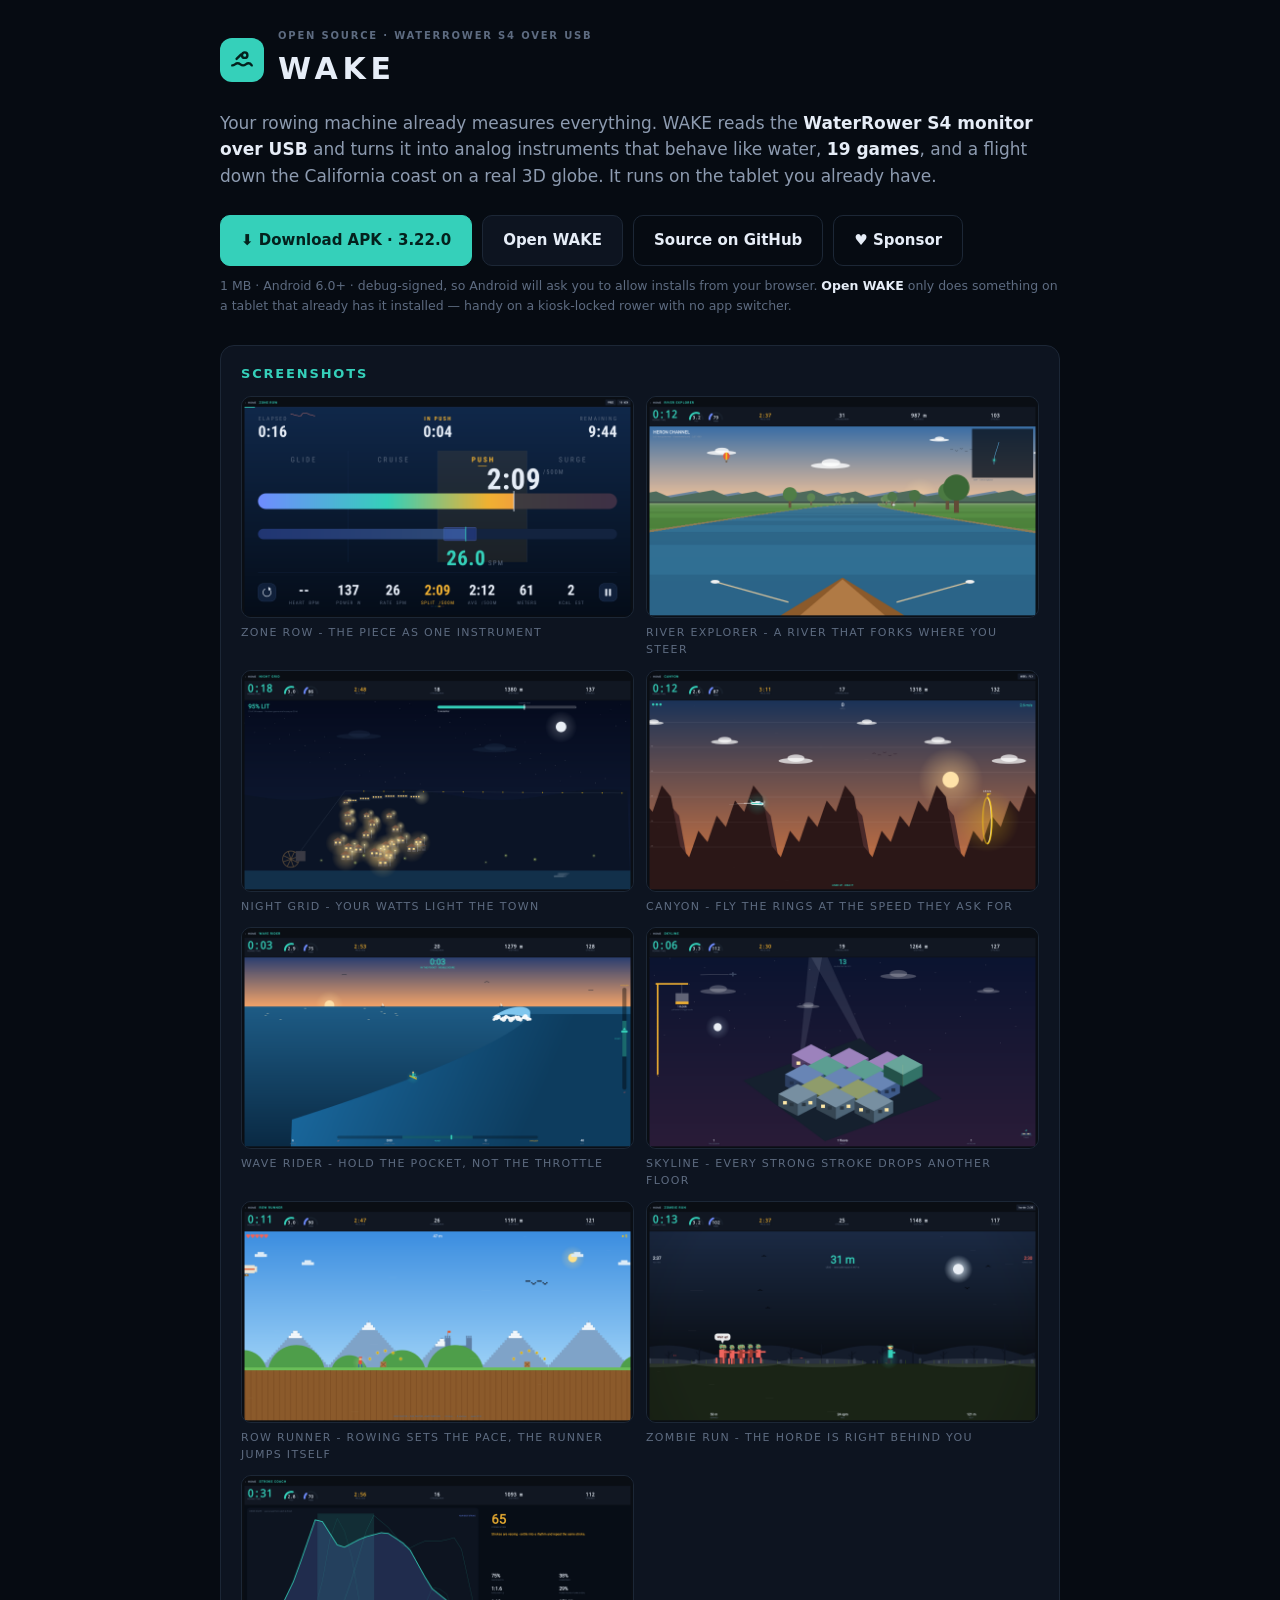
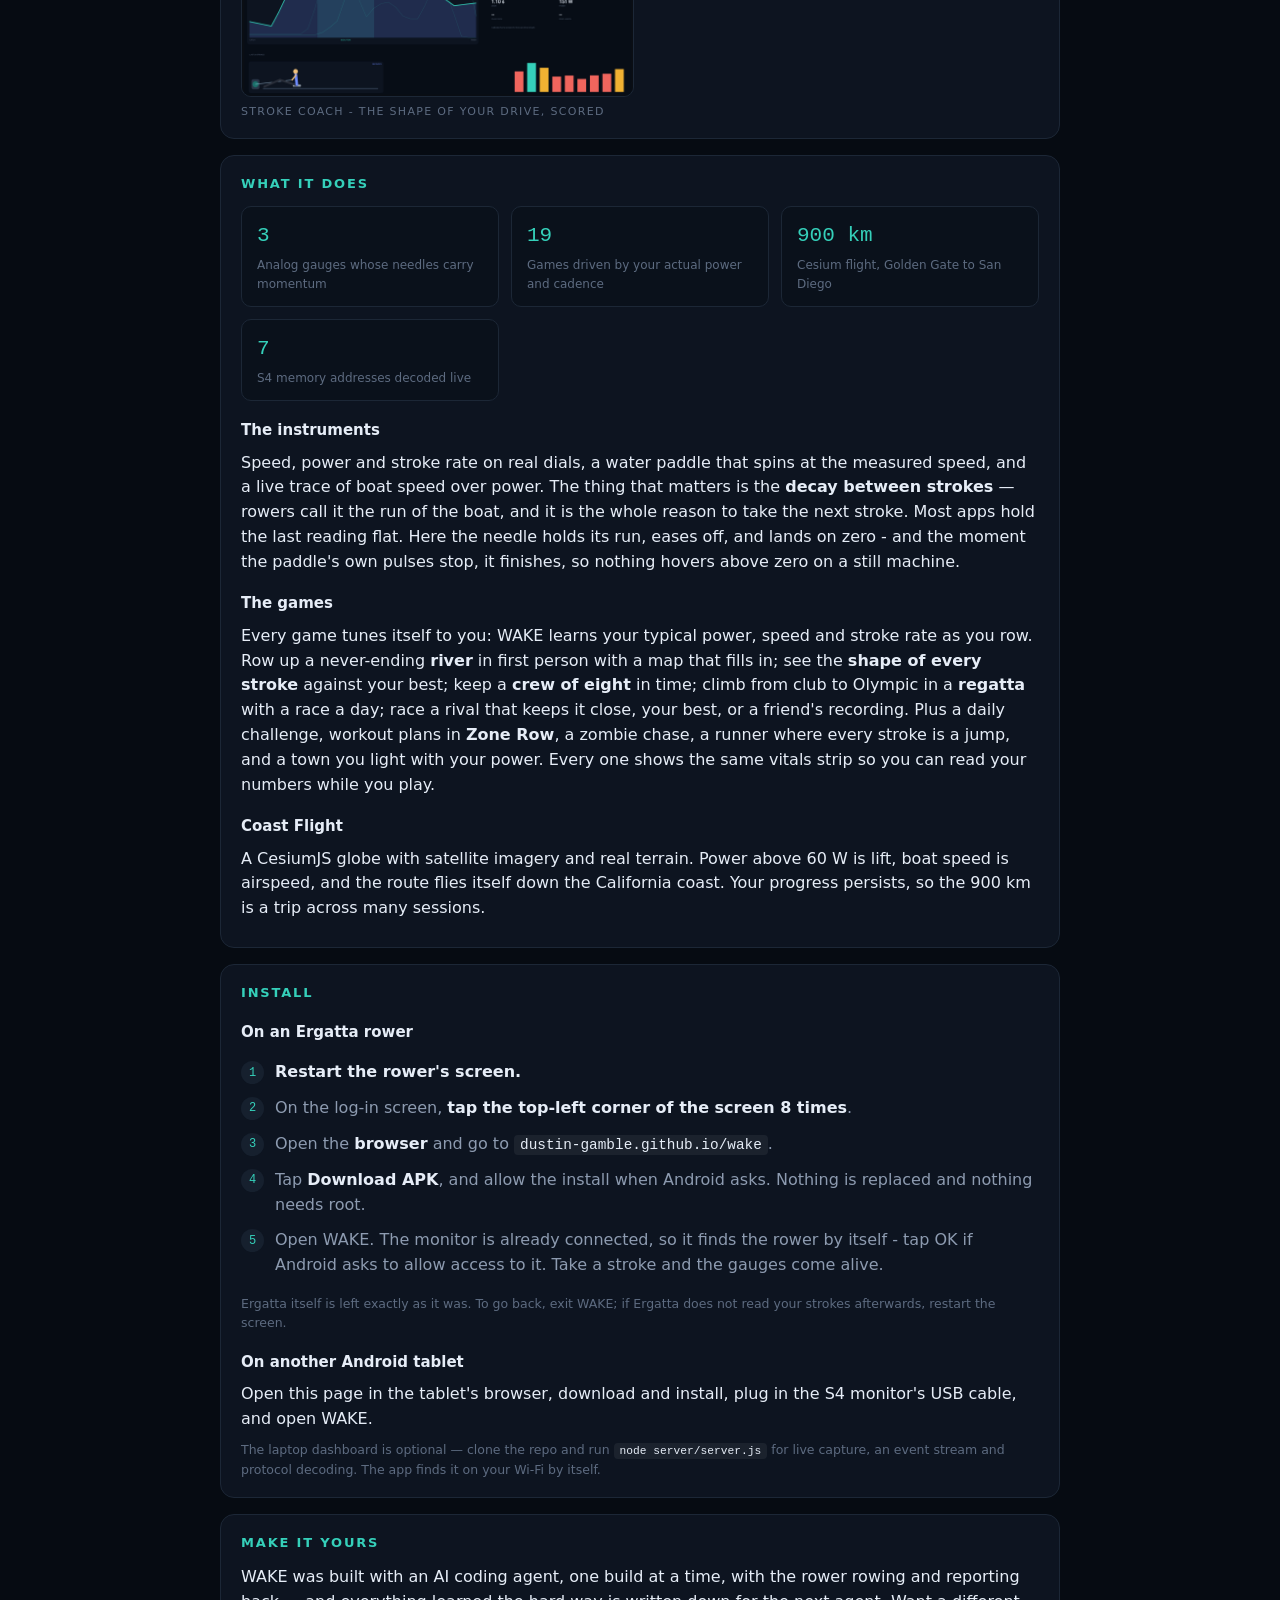
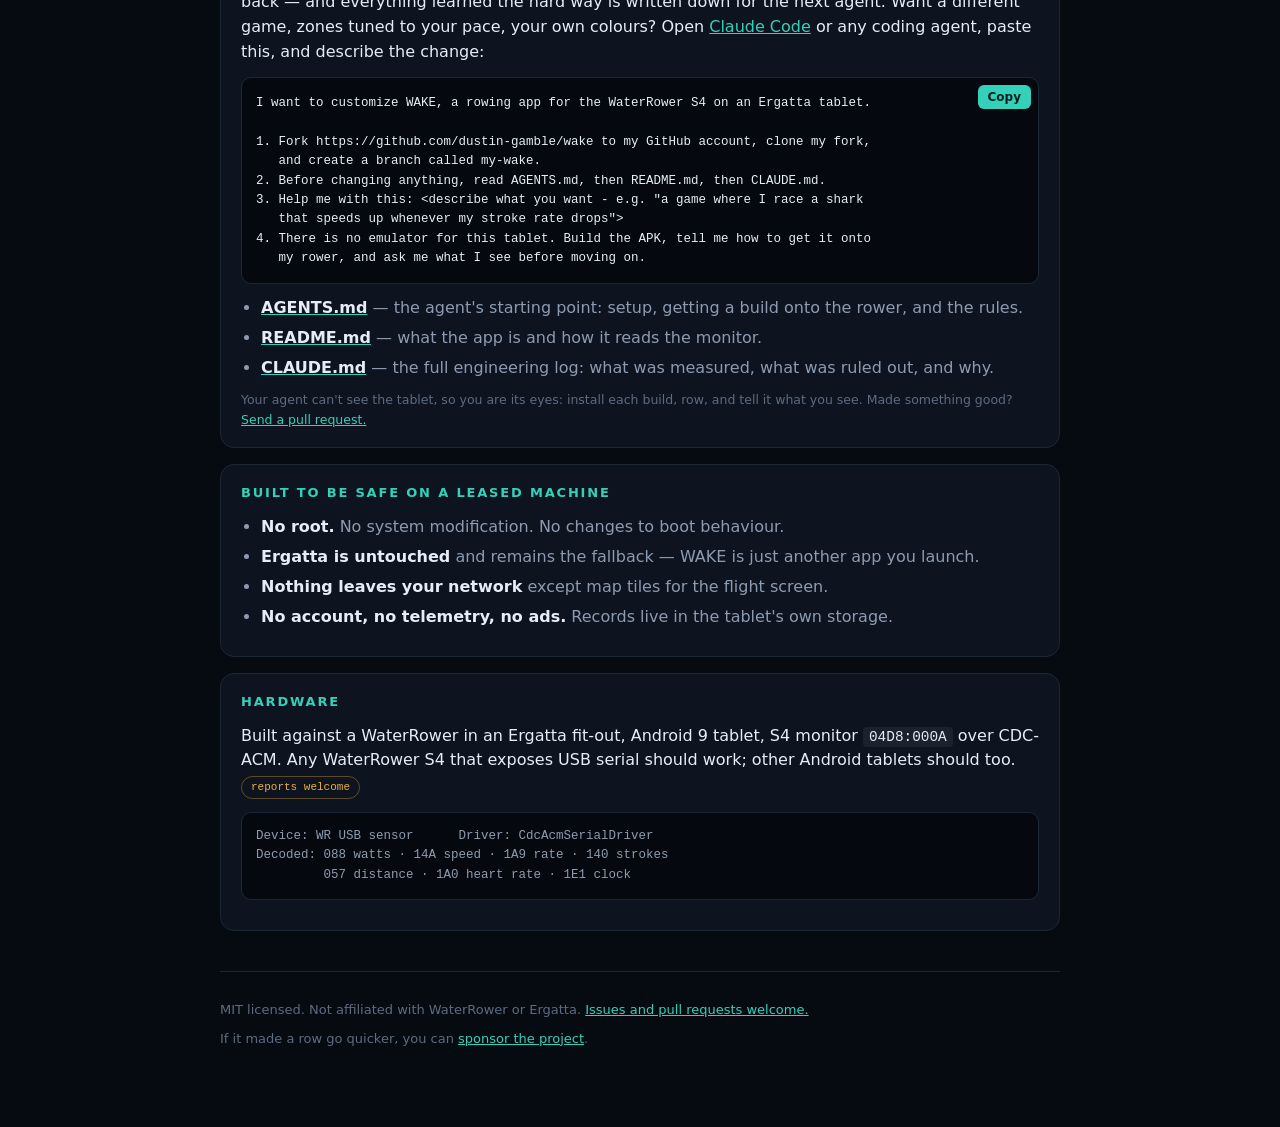
==== docs/index.html @ 98ea8593 "3.22.0: five upgrades for every game (105 features) The rower picked five ideas per home card and as" ====
<!doctype html>
<html lang="en">
  <head>
    <meta charset="utf-8">
    <meta name="viewport" content="width=device-width, initial-scale=1">
    <title>WAKE — rowing instruments and games for a WaterRower S4</title>
    <meta name="description" content="An open-source Android app that reads the WaterRower S4 monitor over USB and turns it into analog instruments, 19 games and a Cesium flight down the California coast.">
    <style>
      :root {
        --bg: #060B12; --panel: #0D1420; --line: #1C2736;
        --ink: #E6EDF7; --dim: #8D9BB0; --faint: #5D6B80;
        --accent: #35D0BA; --blue: #6F8CFF; --warn: #F0B132;
        --mono: ui-monospace, SFMono-Regular, Menlo, Consolas, monospace;
        --sans: -apple-system, BlinkMacSystemFont, "Segoe UI", Inter, Roboto, system-ui, sans-serif;
      }
      * { box-sizing: border-box; }
      body { margin: 0; background: var(--bg); color: var(--ink); font-family: var(--sans);
        line-height: 1.55; -webkit-font-smoothing: antialiased; }
      .wrap { max-width: 880px; margin: 0 auto; padding: 28px 20px 72px; }

      header { display: flex; align-items: center; gap: 14px; margin-bottom: 8px; }
      .mark { width: 44px; height: 44px; border-radius: 12px; background: var(--accent);
        display: grid; place-items: center; flex: none; }
      h1 { font-size: 30px; letter-spacing: 0.16em; margin: 0; }
      .eyebrow { font-size: 10px; letter-spacing: 0.18em; text-transform: uppercase;
        color: var(--faint); margin: 0 0 2px; font-weight: 700; }
      .lede { font-size: 17px; color: var(--dim); margin: 18px 0 26px; }
      .lede strong { color: var(--ink); font-weight: 600; }

      .actions { display: flex; flex-wrap: wrap; gap: 10px; margin-bottom: 10px; }
      .btn { display: inline-block; padding: 13px 20px; border-radius: 10px; font-weight: 650;
        font-size: 15px; text-decoration: none; border: 1px solid var(--line);
        color: var(--ink); background: var(--panel); }
      .btn.primary { background: var(--accent); color: #04211D; border-color: var(--accent); }
      .btn.ghost { background: transparent; }
      .btn:active { transform: translateY(1px); }
      .note { font-size: 12.5px; color: var(--faint); margin: 0 0 30px; }

      .panel { background: var(--panel); border: 1px solid var(--line); border-radius: 14px;
        padding: 18px 20px; margin: 16px 0; }
      h2 { font-size: 13px; letter-spacing: 0.14em; text-transform: uppercase;
        color: var(--accent); margin: 0 0 12px; }
      h3 { font-size: 15px; margin: 18px 0 6px; }
      p { margin: 8px 0; }
      ul { margin: 8px 0; padding-left: 20px; }
      li { margin: 5px 0; color: var(--dim); }
      li strong, p strong { color: var(--ink); }
      code { font-family: var(--mono); font-size: 0.9em; background: rgba(255,255,255,0.06);
        padding: 2px 6px; border-radius: 4px; color: var(--ink); }
      pre { font-family: var(--mono); font-size: 12.5px; background: #05090F;
        border: 1px solid var(--line); border-radius: 10px; padding: 14px;
        overflow-x: auto; color: var(--dim); }
      a { color: var(--accent); }

      .grid { display: grid; grid-template-columns: repeat(auto-fit, minmax(210px, 1fr)); gap: 12px; }
      .cell { background: #0A111B; border: 1px solid var(--line); border-radius: 10px; padding: 13px 15px; }
      .cell .k { font-family: var(--mono); font-size: 21px; color: var(--accent); }
      .cell .v { font-size: 12px; color: var(--faint); margin-top: 3px; }

      .steps { counter-reset: step; list-style: none; padding: 0; }
      .steps li { counter-increment: step; position: relative; padding-left: 34px; margin: 11px 0; }
      .steps li::before { content: counter(step); position: absolute; left: 0; top: 1px;
        width: 23px; height: 23px; border-radius: 50%; background: #16202E; color: var(--accent);
        font-family: var(--mono); font-size: 12px; display: grid; place-items: center; }

      footer { margin-top: 40px; padding-top: 20px; border-top: 1px solid var(--line);
        color: var(--faint); font-size: 13px; }
      .shots { display: grid; grid-template-columns: repeat(auto-fit, minmax(260px, 1fr)); gap: 12px; }
      .shots figure { margin: 0; }
      .shots img { width: 100%; display: block; border-radius: 10px; border: 1px solid var(--line); }
      .shots figcaption { font-size: 11px; letter-spacing: 0.12em; text-transform: uppercase; color: var(--faint); margin-top: 6px; }
      .prompt { position: relative; }
      .prompt pre { white-space: pre-wrap; color: var(--ink); padding-top: 16px; }
      .copy { position: absolute; top: 8px; right: 8px; font: 600 12px var(--sans); color: #04211D;
        background: var(--accent); border: 0; border-radius: 6px; padding: 5px 10px; cursor: pointer; }
      .tag { display: inline-block; font-size: 11px; font-family: var(--mono); color: var(--warn);
        border: 1px solid rgba(240,177,50,0.35); border-radius: 999px; padding: 2px 9px; }
    </style>
  </head>
  <body>
    <div class="wrap">

      <header>
        <div class="mark" aria-hidden="true">
          <svg width="26" height="26" viewBox="0 0 24 24" fill="none" stroke="#04211D"
               stroke-width="2.2" stroke-linecap="round" stroke-linejoin="round">
            <path d="M3 17c2.5 0 2.5-2 5-2s2.5 2 5 2 2.5-2 5-2 2.5 2 3 2"/>
            <path d="M7 11l4-4"/><circle cx="14.5" cy="7.5" r="2.5"/>
          </svg>
        </div>
        <div>
          <p class="eyebrow">Open source · WaterRower S4 over USB</p>
          <h1>WAKE</h1>
        </div>
      </header>

      <p class="lede">Your rowing machine already measures everything. WAKE reads the
        <strong>WaterRower S4 monitor over USB</strong> and turns it into analog instruments that
        behave like water, <strong>19 games</strong>, and a flight down the California coast on a
        real 3D globe. It runs on the tablet you already have.</p>

      <div class="actions">
        <a class="btn primary" href="downloads/wake-latest-debug.apk" download>⬇ Download APK · 3.22.0</a>
        <a class="btn" id="openApp" href="ergattarowdiag://connect">Open WAKE</a>
        <a class="btn ghost" href="https://github.com/dustin-gamble/wake">Source on GitHub</a>
        <a class="btn ghost" href="https://github.com/sponsors/dustin-gamble">♥ Sponsor</a>
      </div>
      <p class="note">1 MB · Android 6.0+ · debug-signed, so Android will ask you to allow
        installs from your browser. <strong>Open WAKE</strong> only does something on a tablet that
        already has it installed — handy on a kiosk-locked rower with no app switcher.</p>

      <!-- screenshots:start -->
      <div class="panel">
        <h2>Screenshots</h2>
        <div class="shots">
          <figure><a href="screenshots/zone-row-the-piece-as-one-instrument.png"><img src="screenshots/zone-row-the-piece-as-one-instrument.png" alt="Zone Row - the piece as one instrument" loading="lazy"></a><figcaption>Zone Row - the piece as one instrument</figcaption></figure>
          <figure><a href="screenshots/river-explorer-a-river-that-forks-where-you-steer.png"><img src="screenshots/river-explorer-a-river-that-forks-where-you-steer.png" alt="River Explorer - a river that forks where you steer" loading="lazy"></a><figcaption>River Explorer - a river that forks where you steer</figcaption></figure>
          <figure><a href="screenshots/night-grid-your-watts-light-the-town.png"><img src="screenshots/night-grid-your-watts-light-the-town.png" alt="Night Grid - your watts light the town" loading="lazy"></a><figcaption>Night Grid - your watts light the town</figcaption></figure>
          <figure><a href="screenshots/canyon-fly-the-rings-at-the-speed-they-ask-for.png"><img src="screenshots/canyon-fly-the-rings-at-the-speed-they-ask-for.png" alt="Canyon - fly the rings at the speed they ask for" loading="lazy"></a><figcaption>Canyon - fly the rings at the speed they ask for</figcaption></figure>
          <figure><a href="screenshots/wave-rider-hold-the-pocket-not-the-throttle.png"><img src="screenshots/wave-rider-hold-the-pocket-not-the-throttle.png" alt="Wave Rider - hold the pocket, not the throttle" loading="lazy"></a><figcaption>Wave Rider - hold the pocket, not the throttle</figcaption></figure>
          <figure><a href="screenshots/skyline-every-strong-stroke-drops-another-floor.png"><img src="screenshots/skyline-every-strong-stroke-drops-another-floor.png" alt="Skyline - every strong stroke drops another floor" loading="lazy"></a><figcaption>Skyline - every strong stroke drops another floor</figcaption></figure>
          <figure><a href="screenshots/row-runner-rowing-sets-the-pace-the-runner-jumps-itself.png"><img src="screenshots/row-runner-rowing-sets-the-pace-the-runner-jumps-itself.png" alt="Row Runner - rowing sets the pace, the runner jumps itself" loading="lazy"></a><figcaption>Row Runner - rowing sets the pace, the runner jumps itself</figcaption></figure>
          <figure><a href="screenshots/zombie-run-the-horde-is-right-behind-you.png"><img src="screenshots/zombie-run-the-horde-is-right-behind-you.png" alt="Zombie Run - the horde is right behind you" loading="lazy"></a><figcaption>Zombie Run - the horde is right behind you</figcaption></figure>
          <figure><a href="screenshots/stroke-coach-the-shape-of-your-drive-scored.png"><img src="screenshots/stroke-coach-the-shape-of-your-drive-scored.png" alt="Stroke Coach - the shape of your drive, scored" loading="lazy"></a><figcaption>Stroke Coach - the shape of your drive, scored</figcaption></figure>
        </div>
      </div>
      <!-- screenshots:end -->

      <div class="panel">
        <h2>What it does</h2>
        <div class="grid">
          <div class="cell"><div class="k">3</div><div class="v">Analog gauges whose needles carry momentum</div></div>
          <div class="cell"><div class="k">19</div><div class="v">Games driven by your actual power and cadence</div></div>
          <div class="cell"><div class="k">900 km</div><div class="v">Cesium flight, Golden Gate to San Diego</div></div>
          <div class="cell"><div class="k">7</div><div class="v">S4 memory addresses decoded live</div></div>
        </div>
        <h3>The instruments</h3>
        <p>Speed, power and stroke rate on real dials, a water paddle that spins at the measured
          speed, and a live trace of boat speed over power. The thing that matters is the
          <strong>decay between strokes</strong> — rowers call it the run of the boat, and it is
          the whole reason to take the next stroke. Most apps hold the last reading flat. Here the needle holds
          its run, eases off, and lands on zero - and the moment the paddle's own pulses stop, it
          finishes, so nothing hovers above zero on a still machine.</p>
        <h3>The games</h3>
        <p>Every game tunes itself to you: WAKE learns your typical power, speed and stroke rate as
          you row. Row up a never-ending <strong>river</strong> in first person with a map that fills in;
          see the <strong>shape of every stroke</strong> against your best; keep a <strong>crew of
          eight</strong> in time; climb from club to Olympic in a <strong>regatta</strong> with a race a
          day; race a rival that keeps it close, your best, or a friend's recording. Plus a daily
          challenge, workout plans in <strong>Zone Row</strong>, a zombie chase, a runner where every
          stroke is a jump, and a town you light with your power. Every one shows the same vitals strip so you can read your
          numbers while you play.</p>
        <h3>Coast Flight</h3>
        <p>A CesiumJS globe with satellite imagery and real terrain. Power above 60 W is lift,
          boat speed is airspeed, and the route flies itself down the California coast. Your
          progress persists, so the 900 km is a trip across many sessions.</p>
      </div>

      <div class="panel">
        <h2>Install</h2>
        <h3>On an Ergatta rower</h3>
        <ol class="steps">
          <li><strong>Restart the rower's screen.</strong></li>
          <li>On the log-in screen, <strong>tap the top-left corner of the screen 8 times</strong>.</li>
          <li>Open the <strong>browser</strong> and go to <code>dustin-gamble.github.io/wake</code>.</li>
          <li>Tap <strong>Download APK</strong>, and allow the install when Android asks. Nothing is
            replaced and nothing needs root.</li>
          <li>Open WAKE. The monitor is already connected, so it finds the rower by itself - tap OK
            if Android asks to allow access to it. Take a stroke and the gauges come alive.</li>
        </ol>
        <p class="note" style="margin:0 0 14px">Ergatta itself is left exactly as it was. To go back,
          exit WAKE; if Ergatta does not read your strokes afterwards, restart the screen.</p>
        <h3>On another Android tablet</h3>
        <p>Open this page in the tablet's browser, download and install, plug in the S4 monitor's USB
          cable, and open WAKE.</p>
        <p class="note" style="margin-bottom:0">The laptop dashboard is optional — clone the repo
          and run <code>node server/server.js</code> for live capture, an event stream and protocol
          decoding. The app finds it on your Wi-Fi by itself.</p>
      </div>

      <div class="panel">
        <h2>Make it yours</h2>
        <p>WAKE was built with an AI coding agent, one build at a time, with the rower rowing and
          reporting back — and everything learned the hard way is written down for the next agent.
          Want a different game, zones tuned to your pace, your own colours? Open
          <a href="https://claude.com/claude-code">Claude Code</a> or any coding agent, paste this,
          and describe the change:</p>
        <div class="prompt">
          <button class="copy" type="button" id="copyPrompt">Copy</button>
          <pre id="agentPrompt">I want to customize WAKE, a rowing app for the WaterRower S4 on an Ergatta tablet.

1. Fork https://github.com/dustin-gamble/wake to my GitHub account, clone my fork,
   and create a branch called my-wake.
2. Before changing anything, read AGENTS.md, then README.md, then CLAUDE.md.
3. Help me with this: &lt;describe what you want - e.g. "a game where I race a shark
   that speeds up whenever my stroke rate drops"&gt;
4. There is no emulator for this tablet. Build the APK, tell me how to get it onto
   my rower, and ask me what I see before moving on.</pre>
        </div>
        <ul>
          <li><a href="https://github.com/dustin-gamble/wake/blob/main/AGENTS.md"><strong>AGENTS.md</strong></a>
            — the agent's starting point: setup, getting a build onto the rower, and the rules.</li>
          <li><a href="https://github.com/dustin-gamble/wake/blob/main/README.md"><strong>README.md</strong></a>
            — what the app is and how it reads the monitor.</li>
          <li><a href="https://github.com/dustin-gamble/wake/blob/main/CLAUDE.md"><strong>CLAUDE.md</strong></a>
            — the full engineering log: what was measured, what was ruled out, and why.</li>
        </ul>
        <p class="note" style="margin:10px 0 0">Your agent can't see the tablet, so you are its eyes:
          install each build, row, and tell it what you see. Made something good?
          <a href="https://github.com/dustin-gamble/wake/pulls">Send a pull request.</a></p>
      </div>

      <div class="panel">
        <h2>Built to be safe on a leased machine</h2>
        <ul>
          <li><strong>No root.</strong> No system modification. No changes to boot behaviour.</li>
          <li><strong>Ergatta is untouched</strong> and remains the fallback — WAKE is just another app you launch.</li>
          <li><strong>Nothing leaves your network</strong> except map tiles for the flight screen.</li>
          <li><strong>No account, no telemetry, no ads.</strong> Records live in the tablet's own storage.</li>
        </ul>
      </div>

      <div class="panel">
        <h2>Hardware</h2>
        <p>Built against a WaterRower in an Ergatta fit-out, Android 9 tablet, S4 monitor
          <code>04D8:000A</code> over CDC-ACM. Any WaterRower S4 that exposes USB serial should
          work; other Android tablets should too. <span class="tag">reports welcome</span></p>
        <pre>Device: WR USB sensor      Driver: CdcAcmSerialDriver
Decoded: 088 watts · 14A speed · 1A9 rate · 140 strokes
         057 distance · 1A0 heart rate · 1E1 clock</pre>
      </div>

      <footer>
        <p>MIT licensed. Not affiliated with WaterRower or Ergatta.
          <a href="https://github.com/dustin-gamble/wake/issues">Issues and pull requests welcome.</a></p>
        <p>If it made a row go quicker, you can
          <a href="https://github.com/sponsors/dustin-gamble">sponsor the project</a>.</p>
      </footer>

    </div>
    <script>
      // Copy the agent prompt. The textarea fallback covers browsers without the async clipboard.
      document.getElementById('copyPrompt').addEventListener('click', function () {
        var button = this;
        var text = document.getElementById('agentPrompt').textContent;
        function done() { button.textContent = 'Copied'; setTimeout(function () { button.textContent = 'Copy'; }, 1600); }
        if (navigator.clipboard && navigator.clipboard.writeText) {
          navigator.clipboard.writeText(text).then(done, fallback);
        } else {
          fallback();
        }
        function fallback() {
          var area = document.createElement('textarea');
          area.value = text;
          document.body.appendChild(area);
          area.select();
          try { document.execCommand('copy'); done(); } catch (e) {}
          document.body.removeChild(area);
        }
      });
      // The launch link is only meaningful where the app exists. Say so rather than appearing broken.
      document.getElementById('openApp').addEventListener('click', function () {
        var started = Date.now();
        setTimeout(function () {
          if (Date.now() - started < 1600 && !document.hidden) {
            this.textContent = 'WAKE not installed here';
          }
        }.bind(this), 900);
      });
    </script>
  </body>
</html>
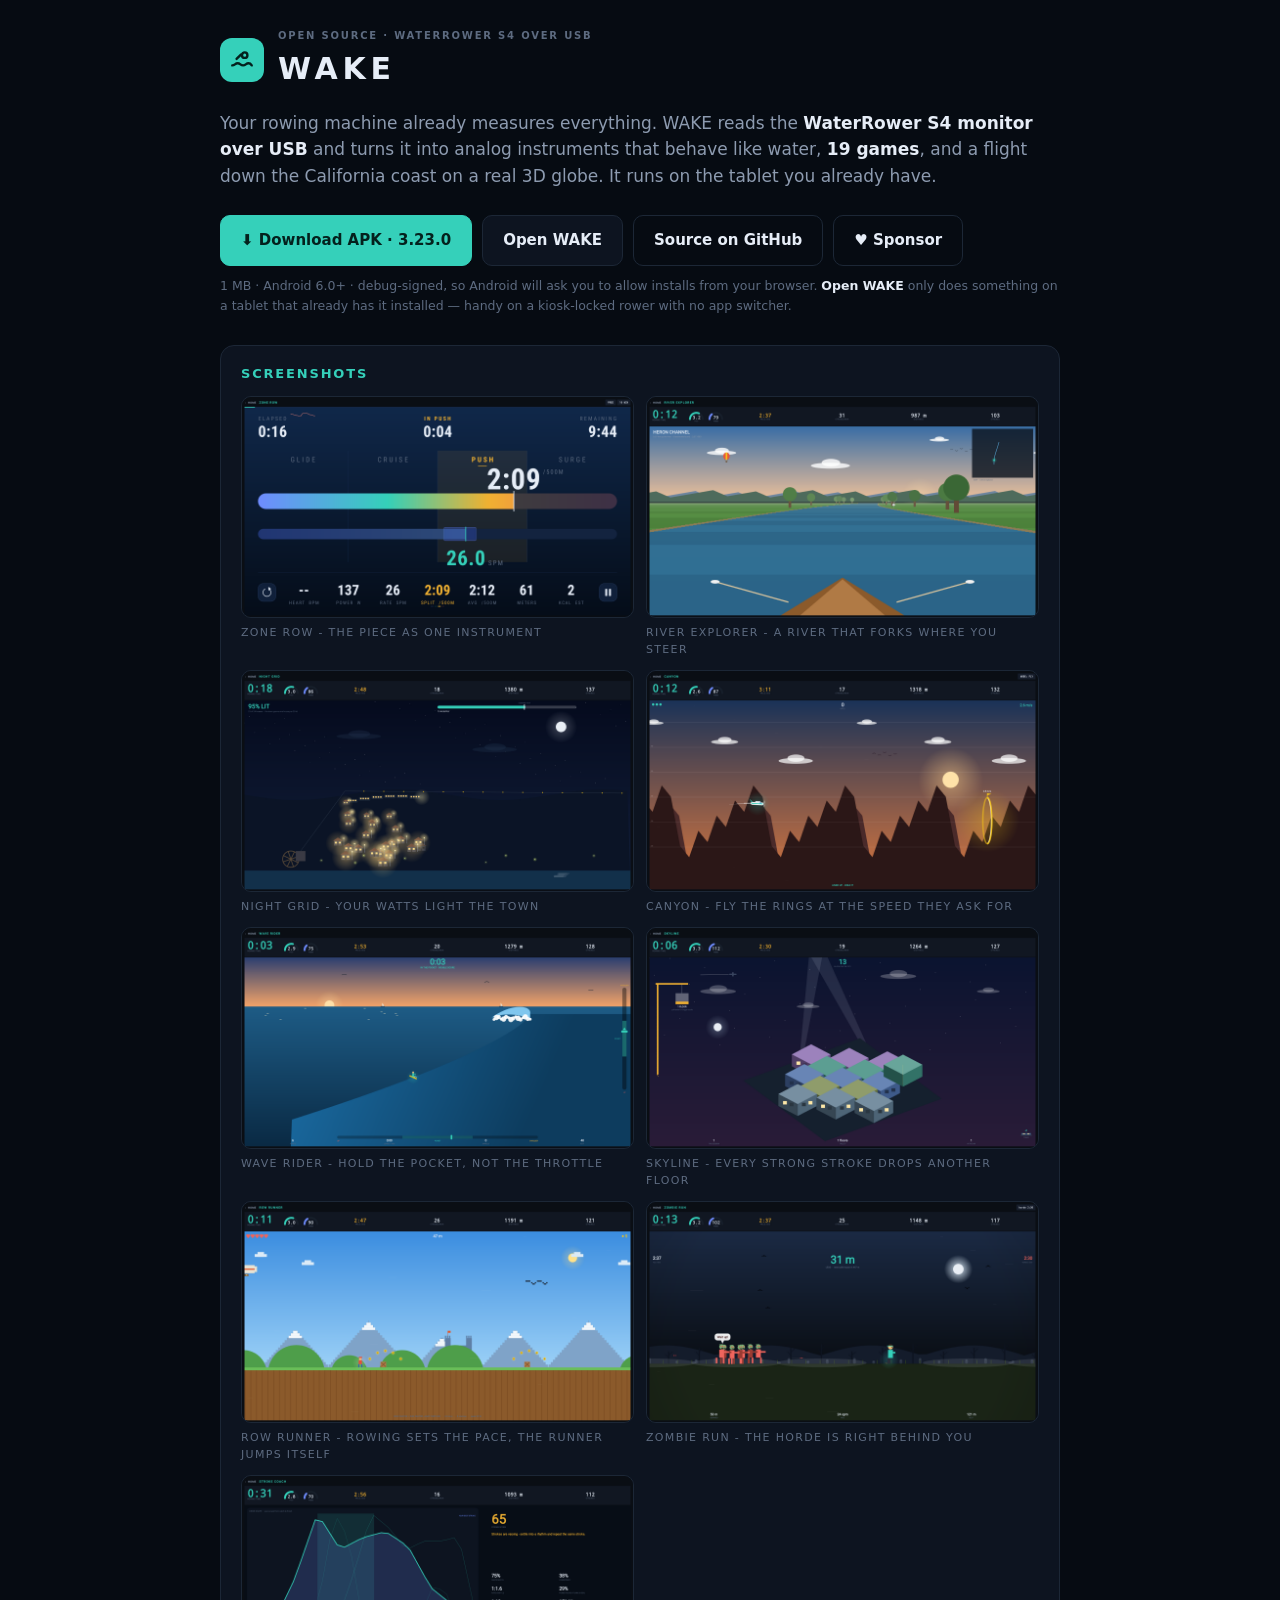
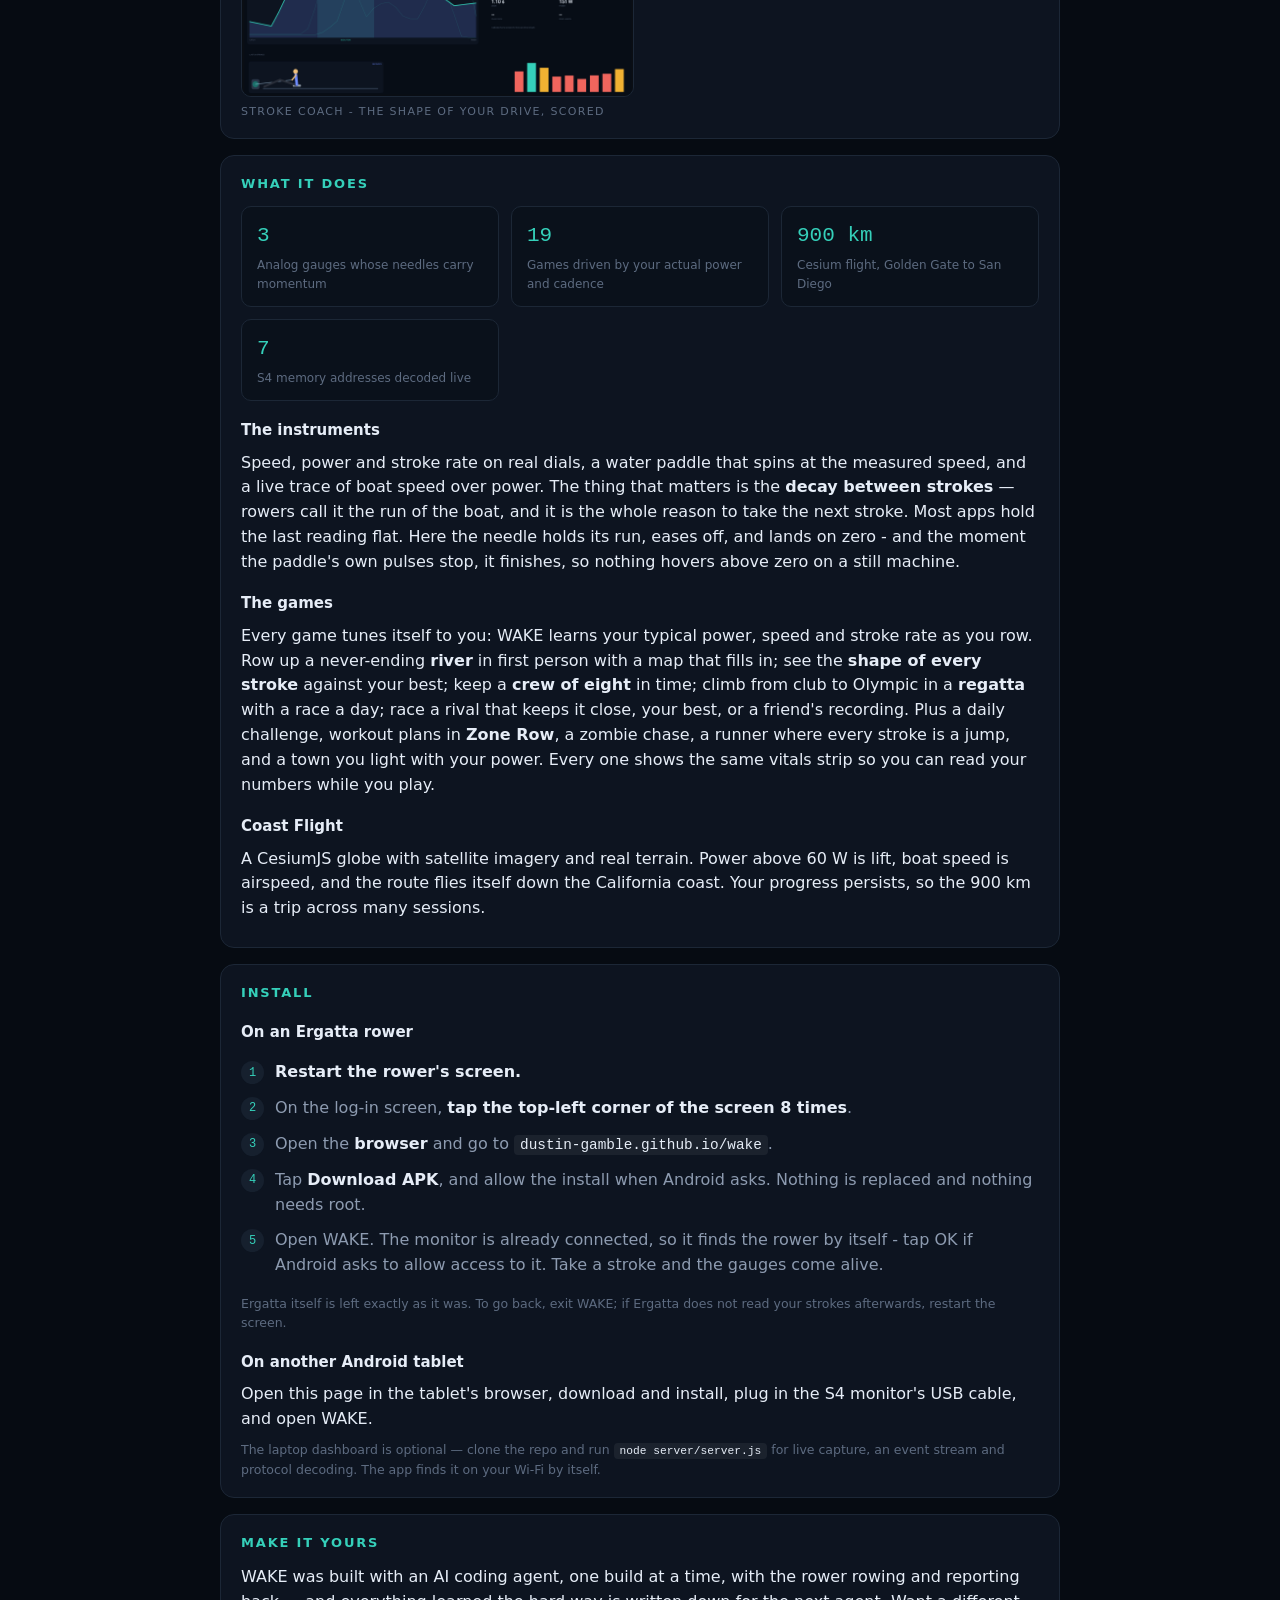
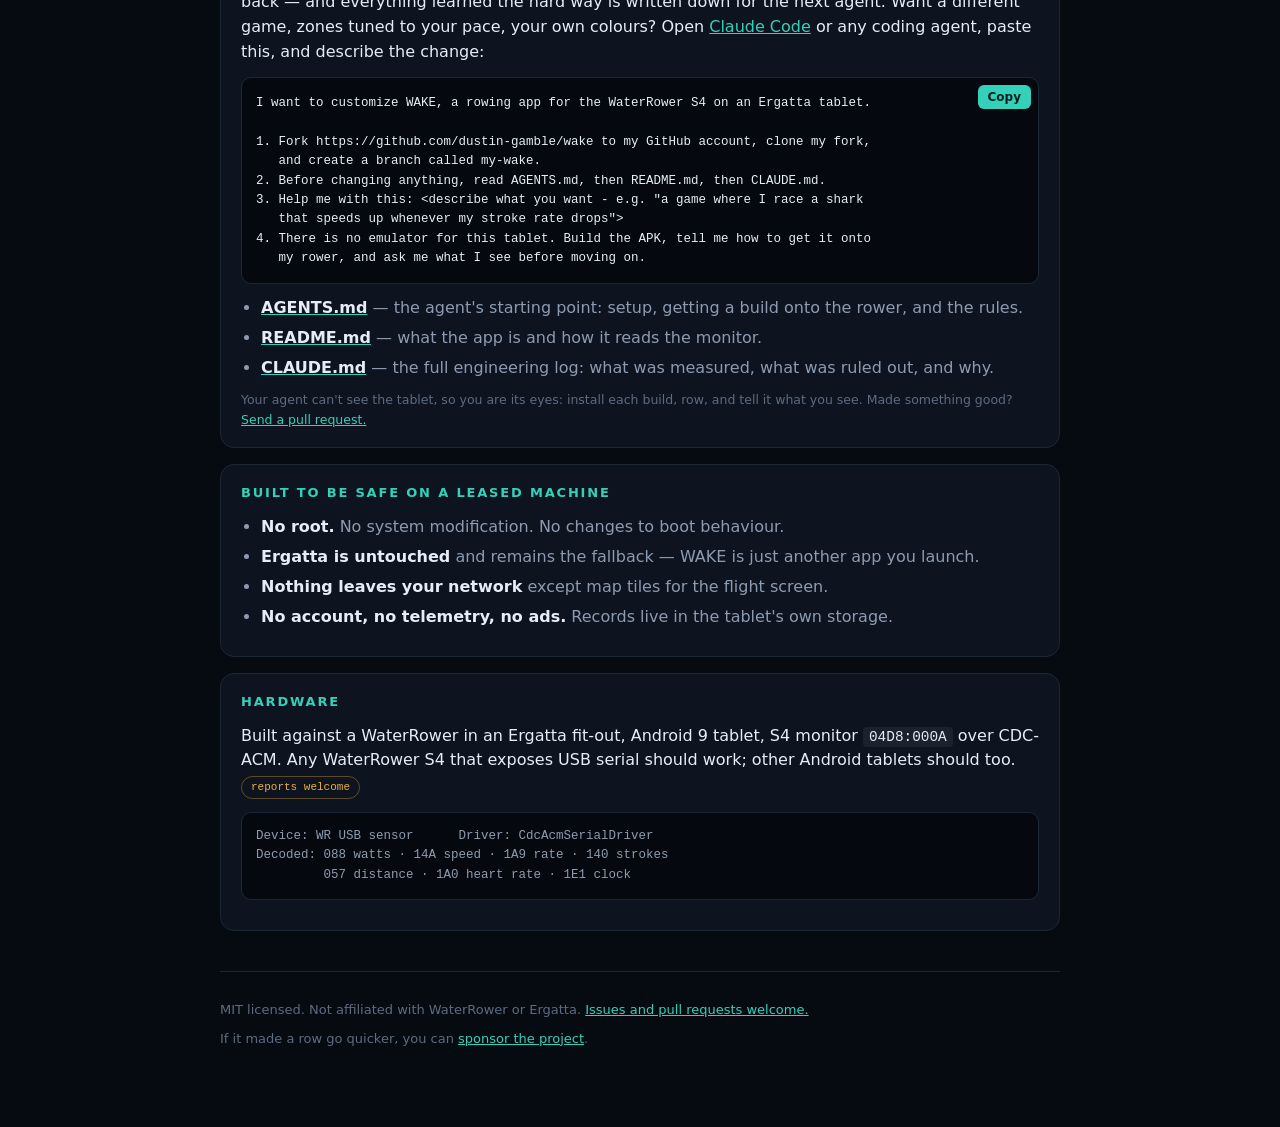
==== commit 816b6a09: "3.23.0: rower profiles, row history, laptop backup, and 105 more game features Two fan-outs plus an " ====
--- a/docs/index.html
+++ b/docs/index.html
@@ -100,7 +100,7 @@
         real 3D globe. It runs on the tablet you already have.</p>
 
       <div class="actions">
-        <a class="btn primary" href="downloads/wake-latest-debug.apk" download>⬇ Download APK · 3.22.0</a>
+        <a class="btn primary" href="downloads/wake-latest-debug.apk" download>⬇ Download APK · 3.23.0</a>
         <a class="btn" id="openApp" href="ergattarowdiag://connect">Open WAKE</a>
         <a class="btn ghost" href="https://github.com/dustin-gamble/wake">Source on GitHub</a>
         <a class="btn ghost" href="https://github.com/sponsors/dustin-gamble">♥ Sponsor</a>
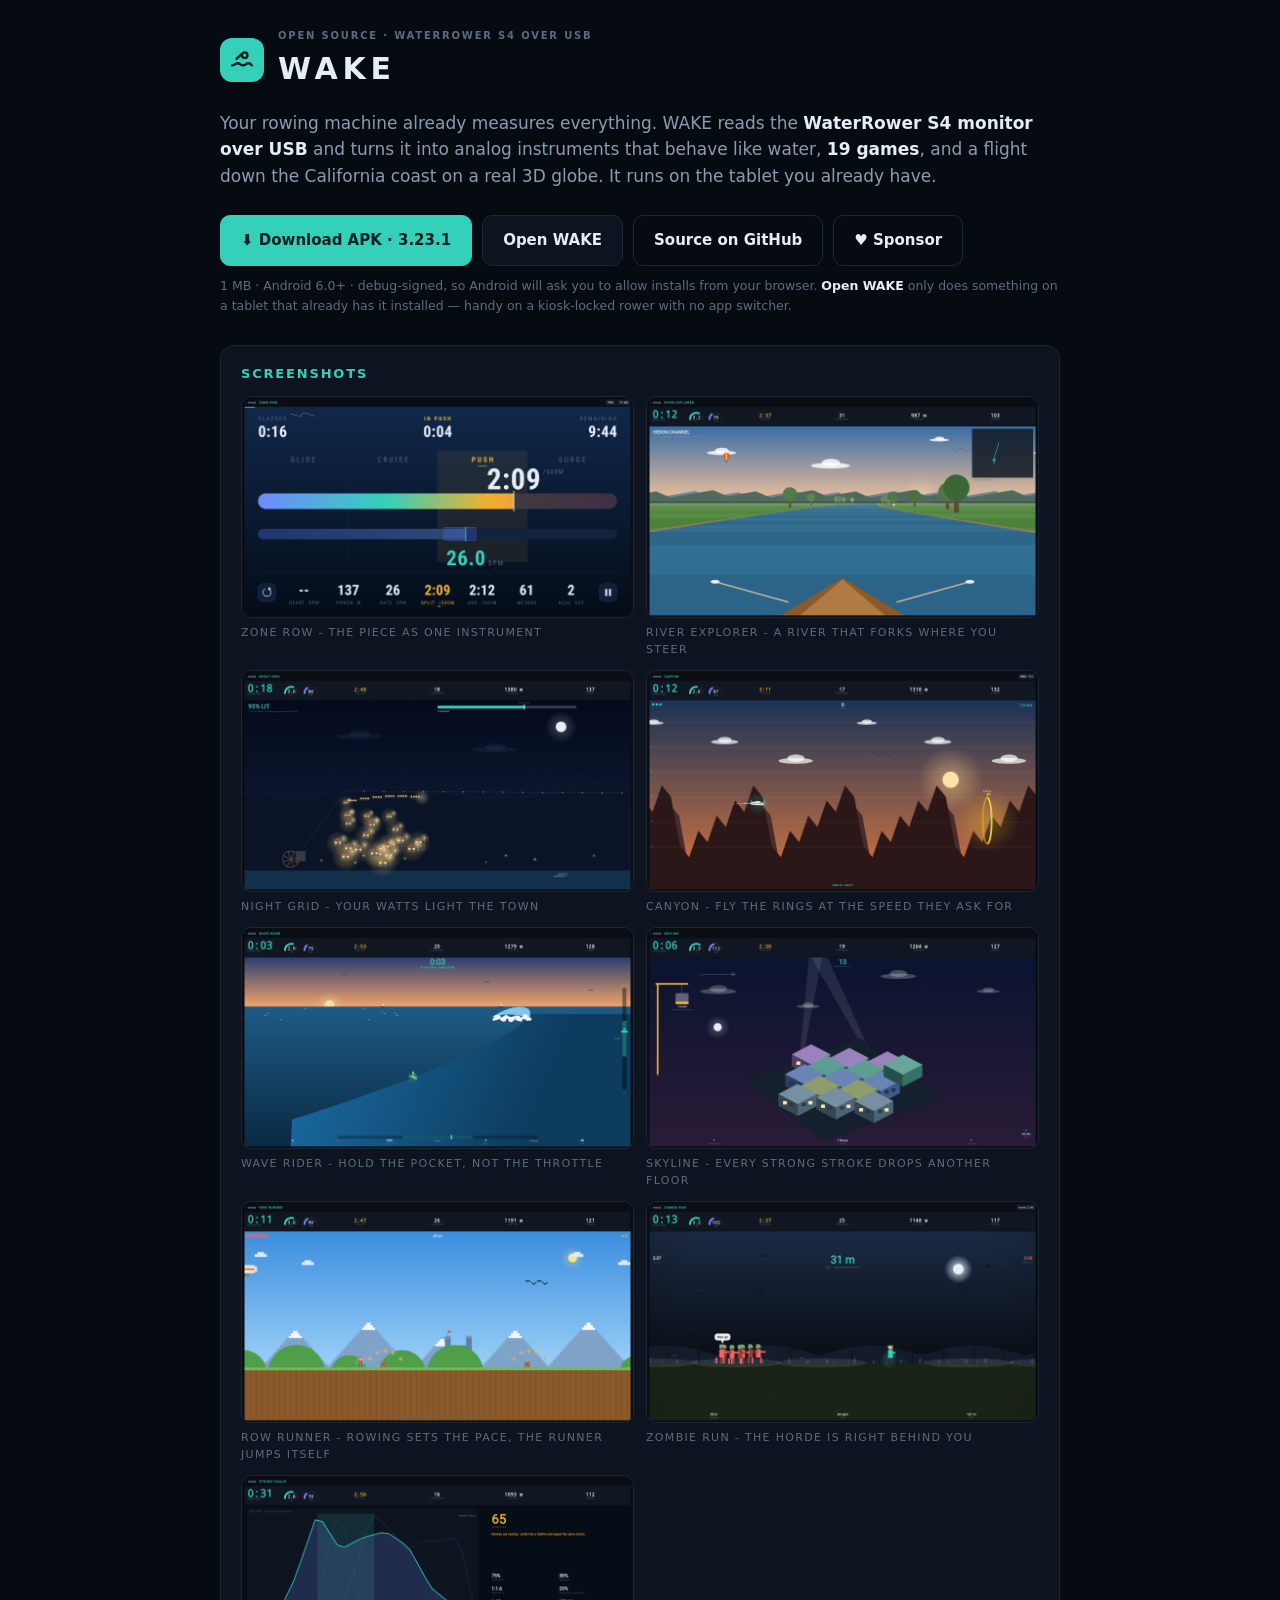
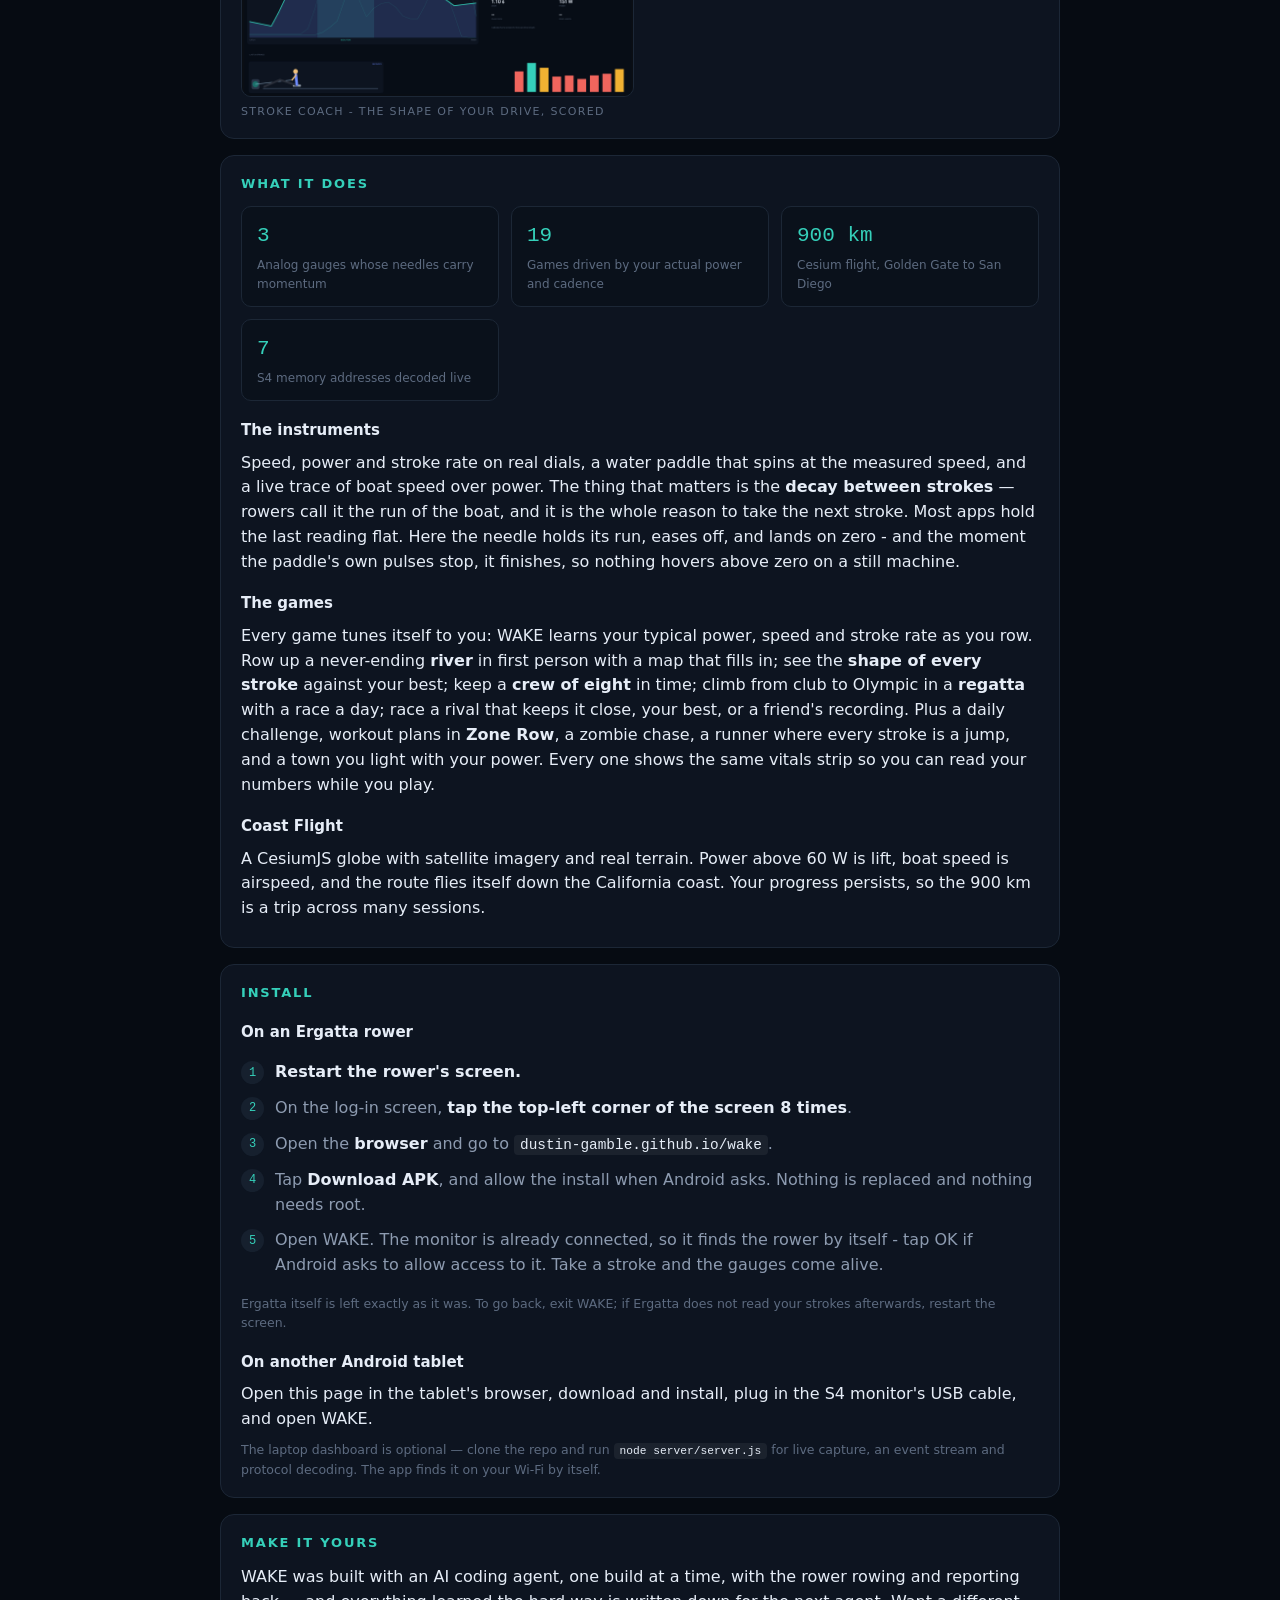
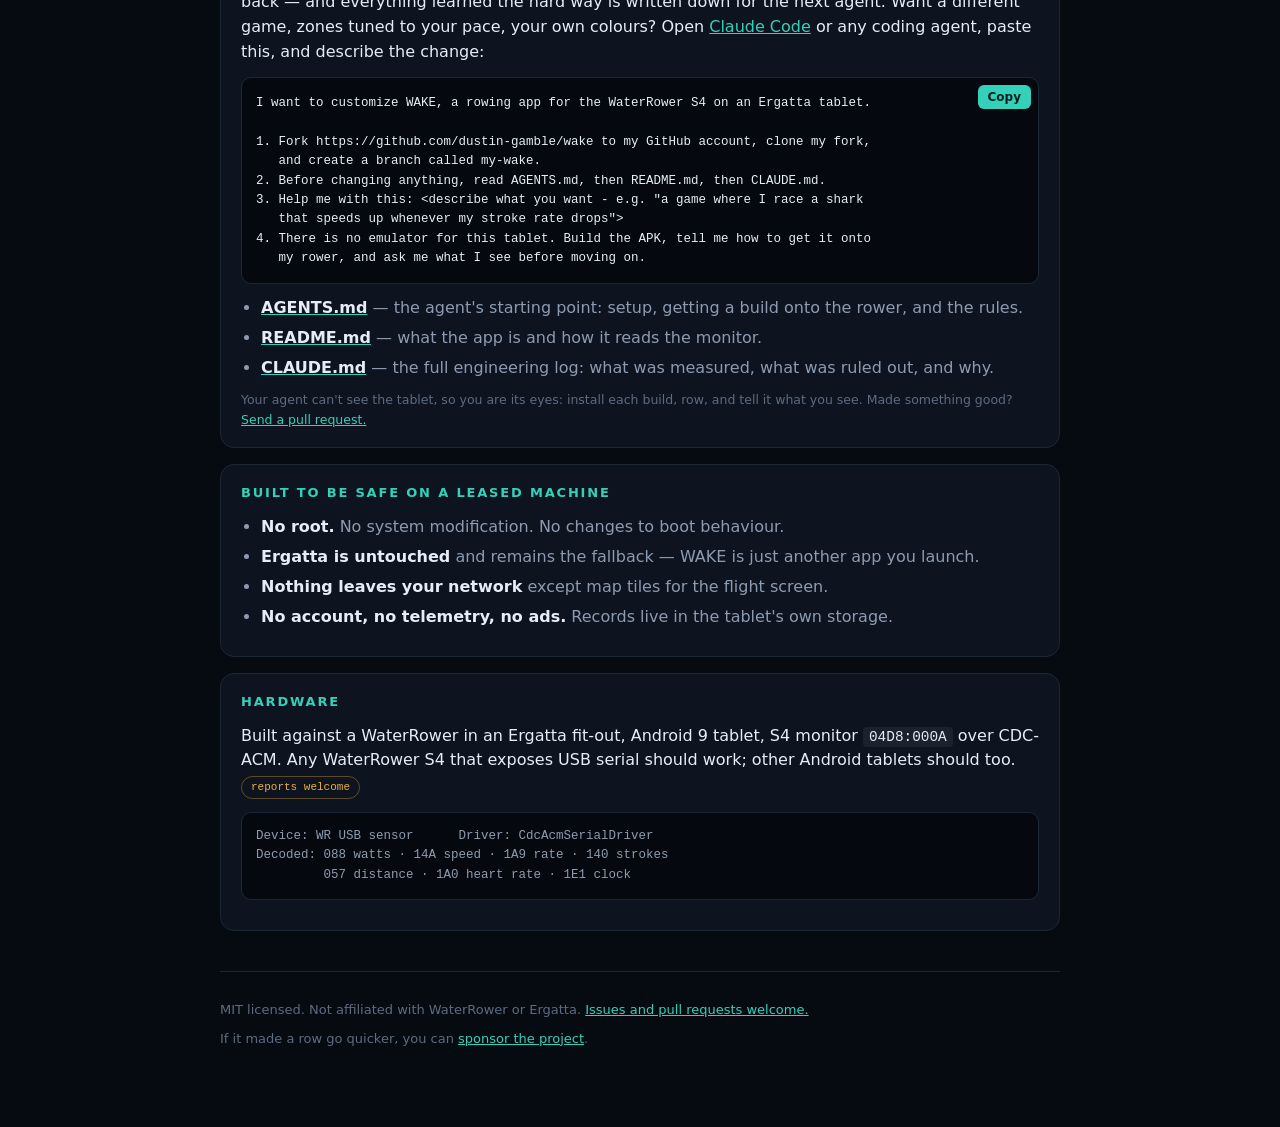
==== commit 215434be: "3.23.1: the river crowd stops being a barcode, and Records names the new keys Two fixes found by rea" ====
--- a/docs/index.html
+++ b/docs/index.html
@@ -100,7 +100,7 @@
         real 3D globe. It runs on the tablet you already have.</p>
 
       <div class="actions">
-        <a class="btn primary" href="downloads/wake-latest-debug.apk" download>⬇ Download APK · 3.23.0</a>
+        <a class="btn primary" href="downloads/wake-latest-debug.apk" download>⬇ Download APK · 3.23.1</a>
         <a class="btn" id="openApp" href="ergattarowdiag://connect">Open WAKE</a>
         <a class="btn ghost" href="https://github.com/dustin-gamble/wake">Source on GitHub</a>
         <a class="btn ghost" href="https://github.com/sponsors/dustin-gamble">♥ Sponsor</a>
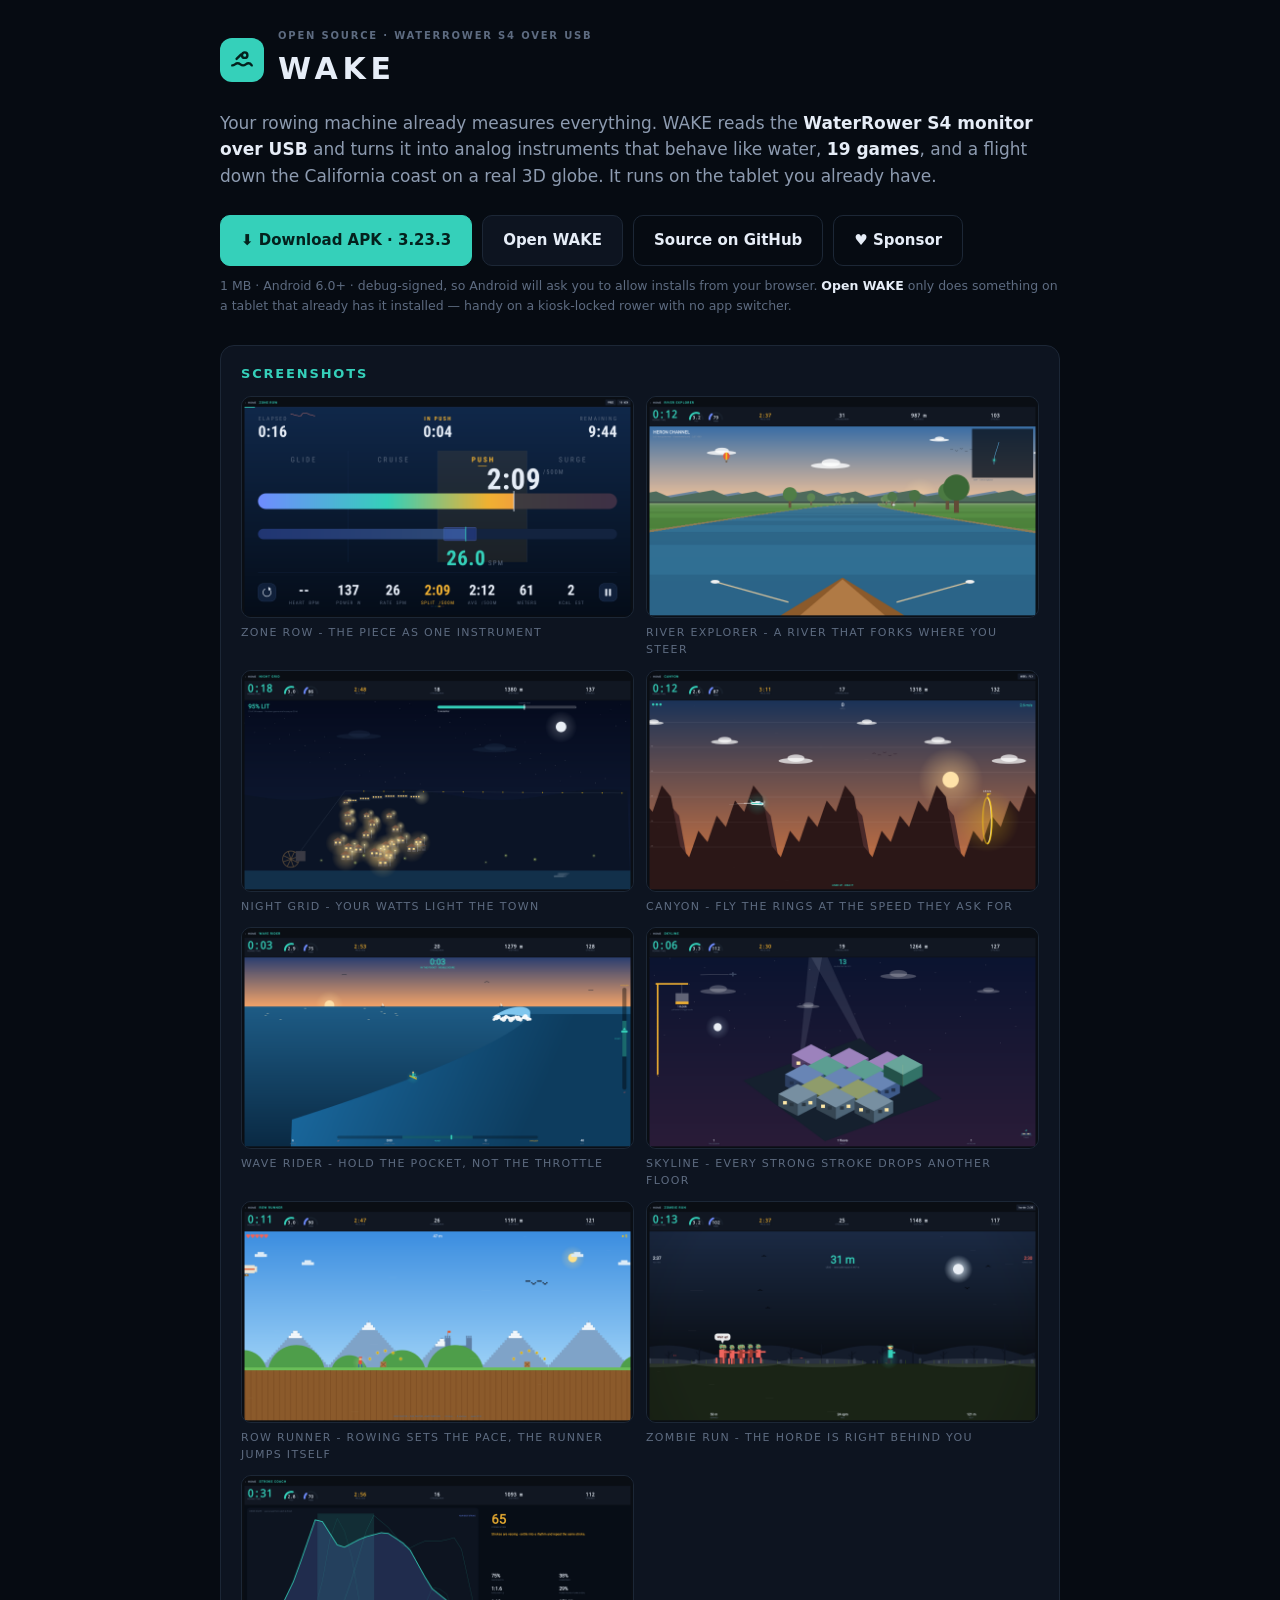
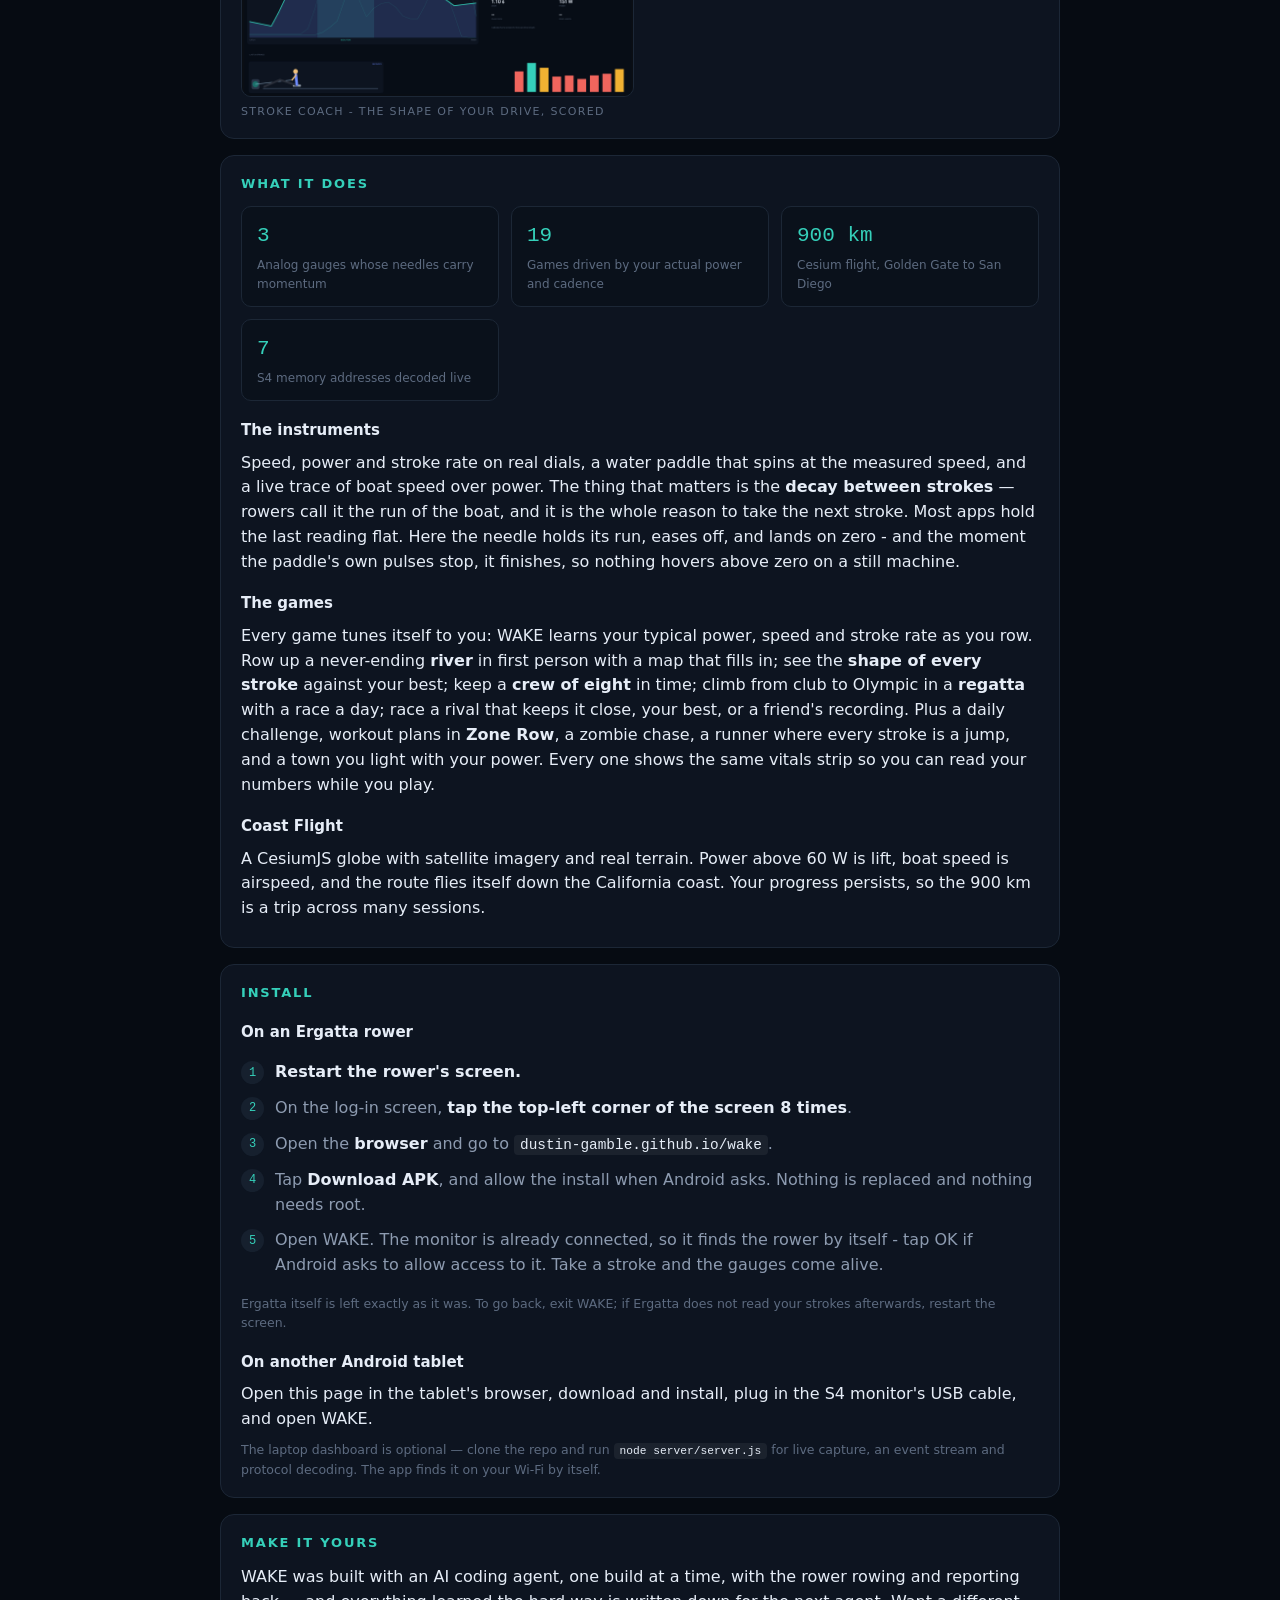
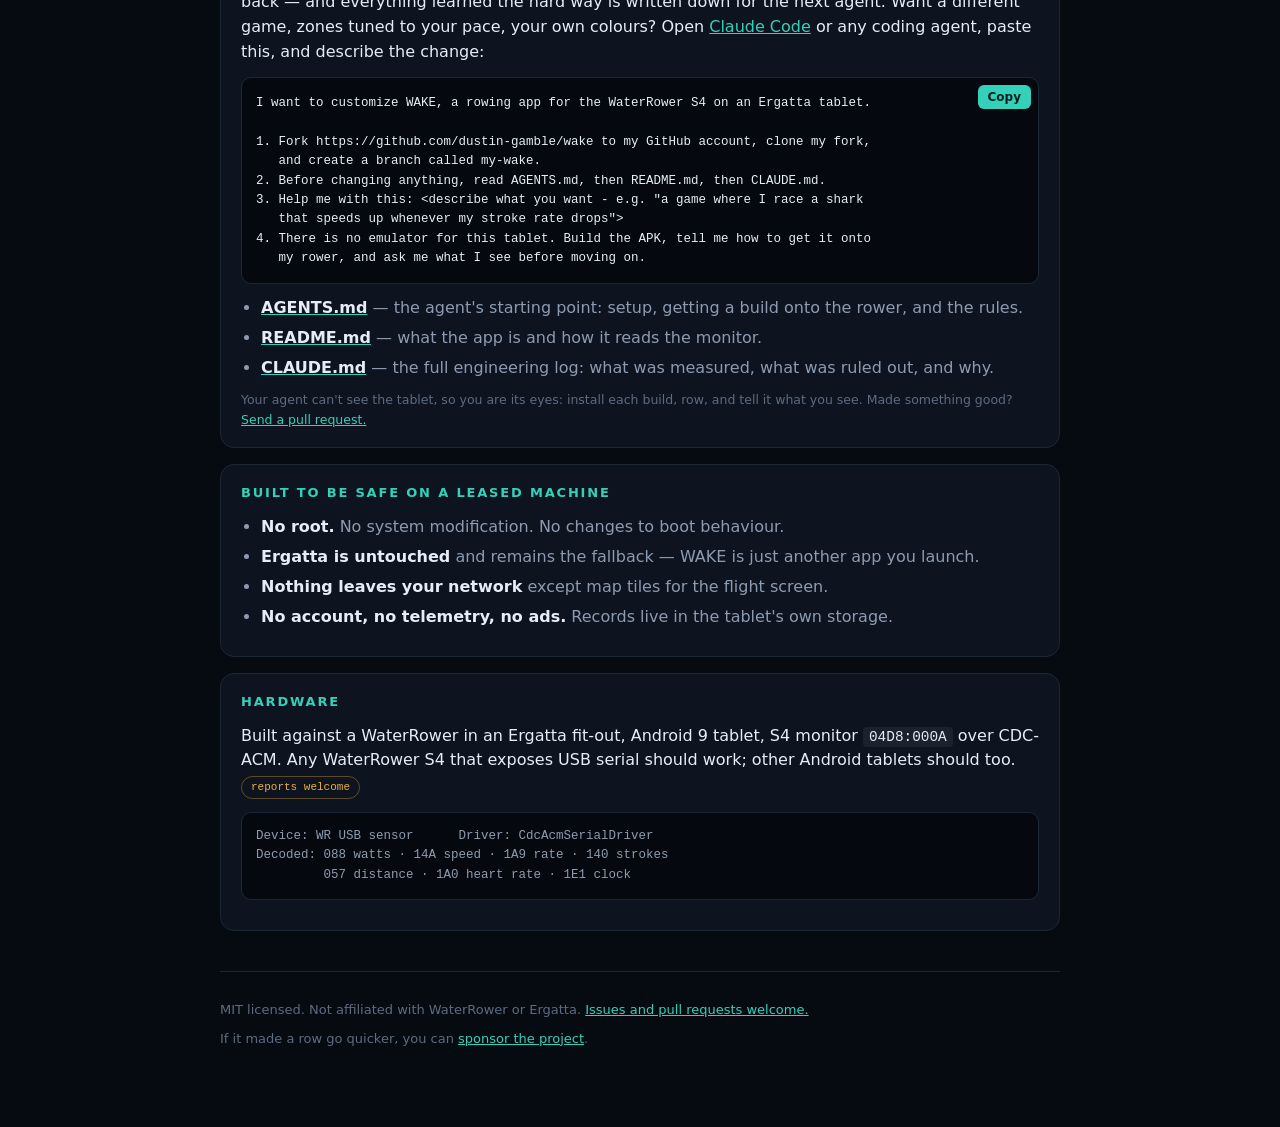
==== commit b0947589: "3.23.3: Records reads cleanly - every key named, every value in units Reading the Records screen on " ====
--- a/docs/index.html
+++ b/docs/index.html
@@ -100,7 +100,7 @@
         real 3D globe. It runs on the tablet you already have.</p>
 
       <div class="actions">
-        <a class="btn primary" href="downloads/wake-latest-debug.apk" download>⬇ Download APK · 3.23.1</a>
+        <a class="btn primary" href="downloads/wake-latest-debug.apk" download>⬇ Download APK · 3.23.3</a>
         <a class="btn" id="openApp" href="ergattarowdiag://connect">Open WAKE</a>
         <a class="btn ghost" href="https://github.com/dustin-gamble/wake">Source on GitHub</a>
         <a class="btn ghost" href="https://github.com/sponsors/dustin-gamble">♥ Sponsor</a>
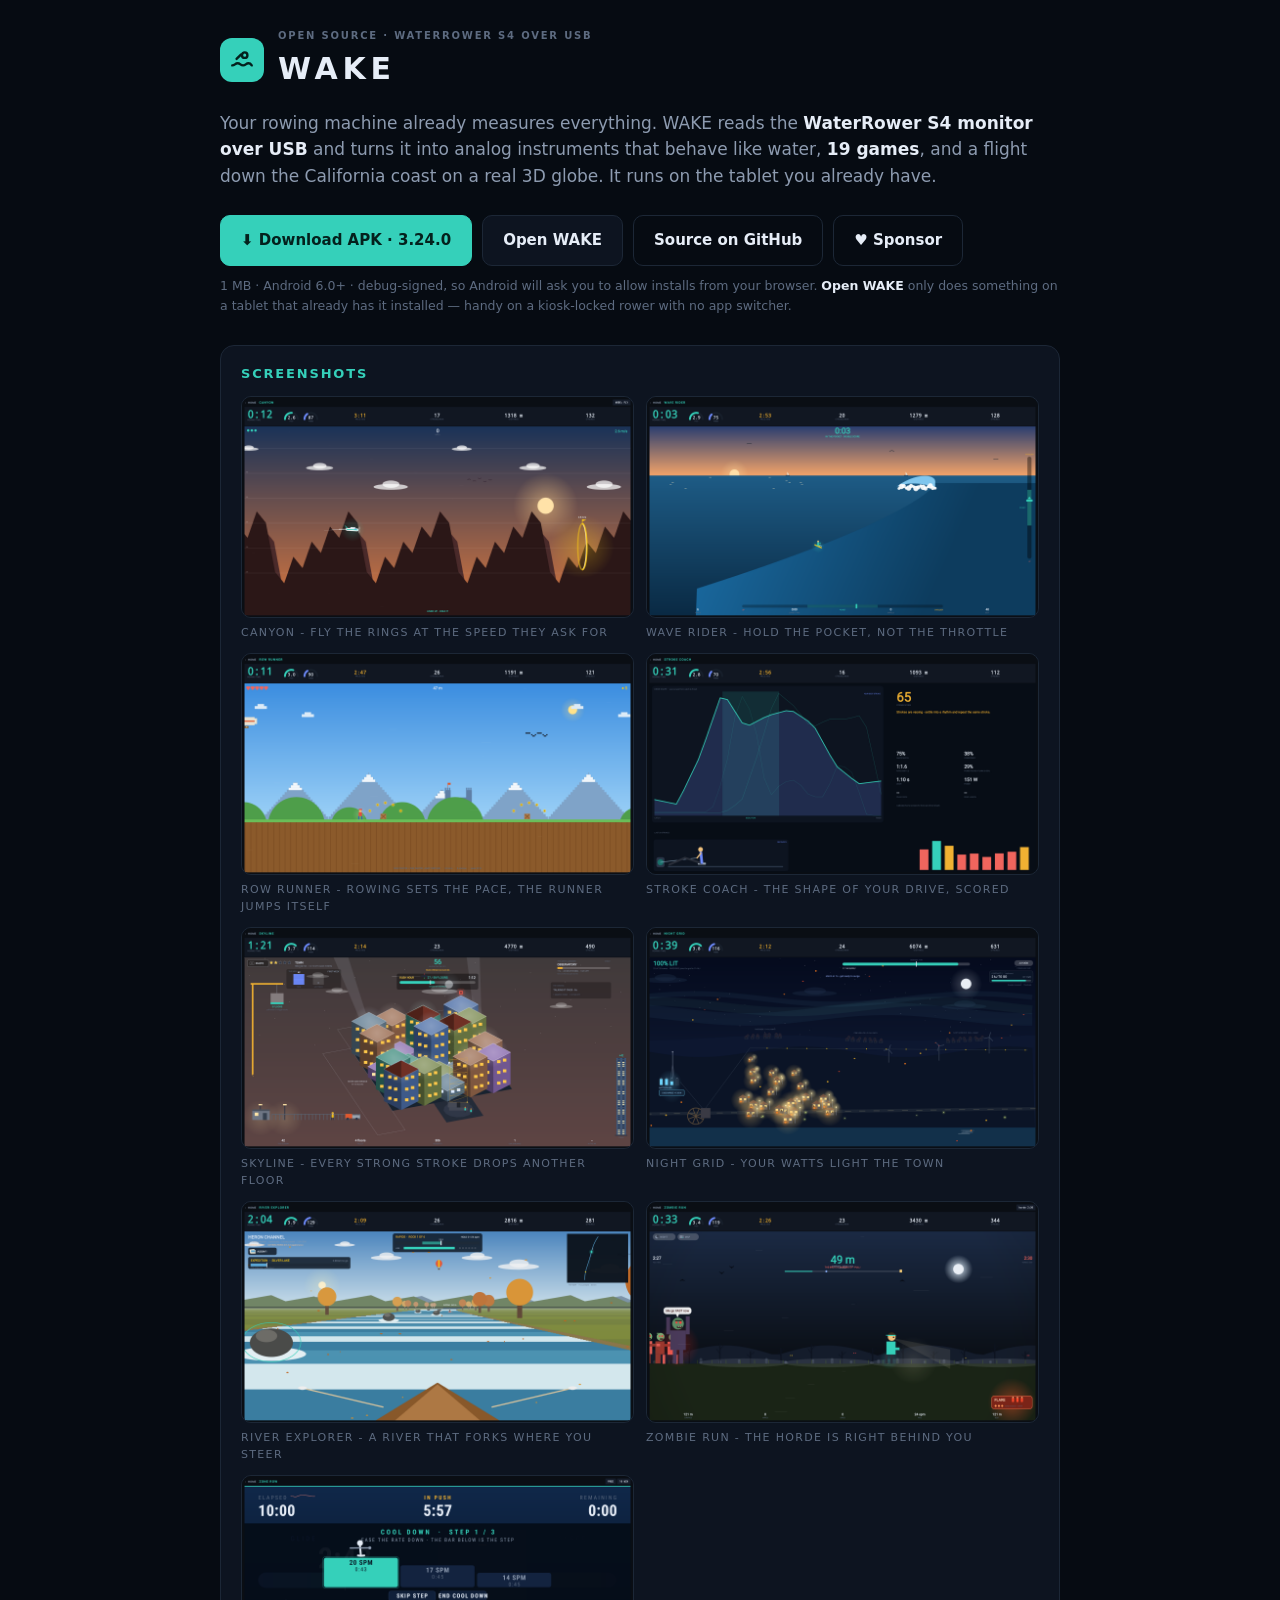
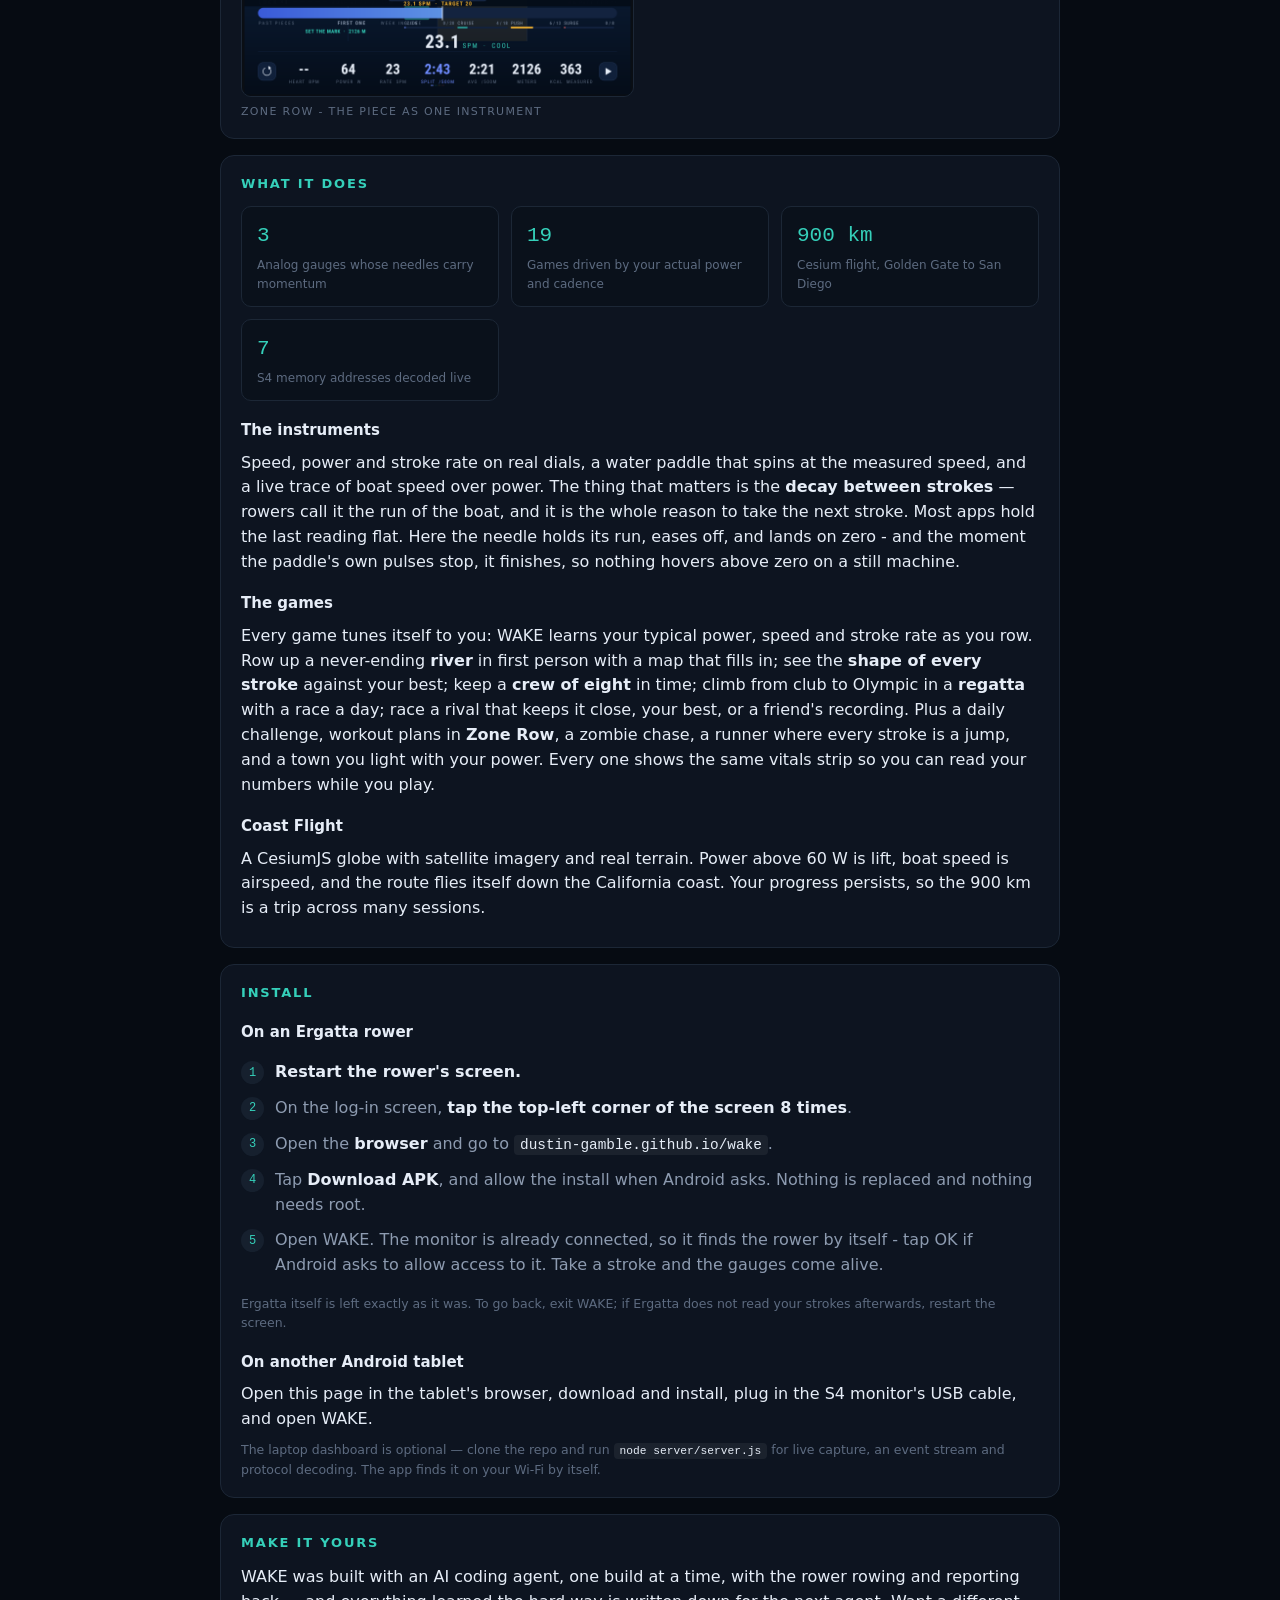
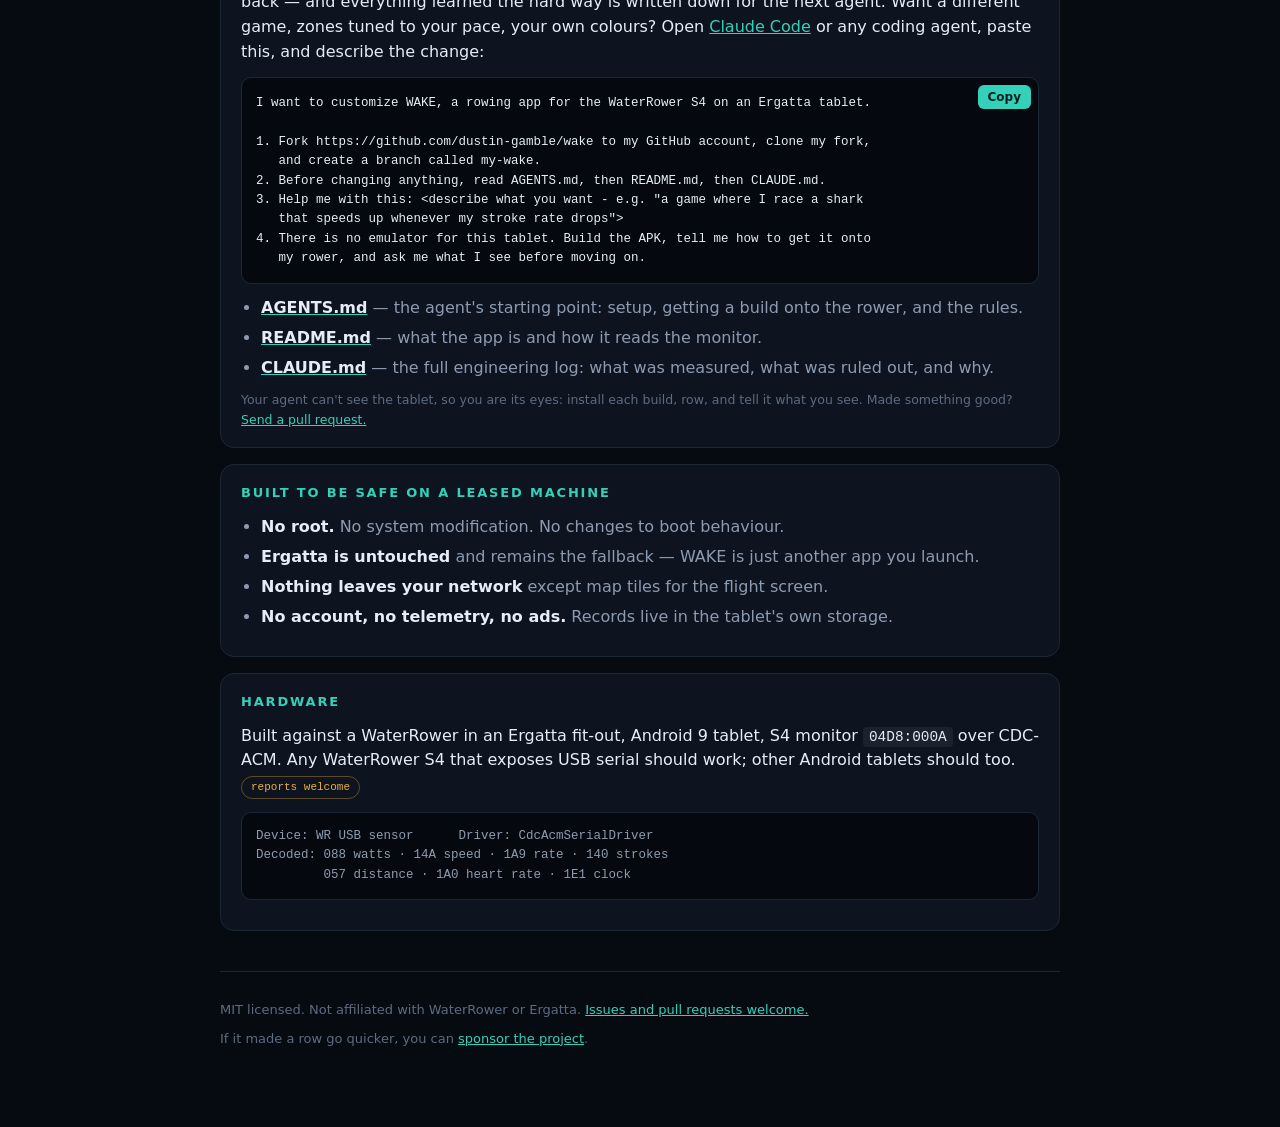
==== commit 07b54e88: "3.24.0: bigger text, a bigger strip, shuffle you can steer, and a faster flight Everything here come" ====
--- a/docs/index.html
+++ b/docs/index.html
@@ -100,7 +100,7 @@
         real 3D globe. It runs on the tablet you already have.</p>
 
       <div class="actions">
-        <a class="btn primary" href="downloads/wake-latest-debug.apk" download>⬇ Download APK · 3.23.3</a>
+        <a class="btn primary" href="downloads/wake-latest-debug.apk" download>⬇ Download APK · 3.24.0</a>
         <a class="btn" id="openApp" href="ergattarowdiag://connect">Open WAKE</a>
         <a class="btn ghost" href="https://github.com/dustin-gamble/wake">Source on GitHub</a>
         <a class="btn ghost" href="https://github.com/sponsors/dustin-gamble">♥ Sponsor</a>
@@ -113,15 +113,15 @@
       <div class="panel">
         <h2>Screenshots</h2>
         <div class="shots">
-          <figure><a href="screenshots/zone-row-the-piece-as-one-instrument.png"><img src="screenshots/zone-row-the-piece-as-one-instrument.png" alt="Zone Row - the piece as one instrument" loading="lazy"></a><figcaption>Zone Row - the piece as one instrument</figcaption></figure>
-          <figure><a href="screenshots/river-explorer-a-river-that-forks-where-you-steer.png"><img src="screenshots/river-explorer-a-river-that-forks-where-you-steer.png" alt="River Explorer - a river that forks where you steer" loading="lazy"></a><figcaption>River Explorer - a river that forks where you steer</figcaption></figure>
-          <figure><a href="screenshots/night-grid-your-watts-light-the-town.png"><img src="screenshots/night-grid-your-watts-light-the-town.png" alt="Night Grid - your watts light the town" loading="lazy"></a><figcaption>Night Grid - your watts light the town</figcaption></figure>
           <figure><a href="screenshots/canyon-fly-the-rings-at-the-speed-they-ask-for.png"><img src="screenshots/canyon-fly-the-rings-at-the-speed-they-ask-for.png" alt="Canyon - fly the rings at the speed they ask for" loading="lazy"></a><figcaption>Canyon - fly the rings at the speed they ask for</figcaption></figure>
           <figure><a href="screenshots/wave-rider-hold-the-pocket-not-the-throttle.png"><img src="screenshots/wave-rider-hold-the-pocket-not-the-throttle.png" alt="Wave Rider - hold the pocket, not the throttle" loading="lazy"></a><figcaption>Wave Rider - hold the pocket, not the throttle</figcaption></figure>
+          <figure><a href="screenshots/row-runner-rowing-sets-the-pace-the-runner-jumps-itself.png"><img src="screenshots/row-runner-rowing-sets-the-pace-the-runner-jumps-itself.png" alt="Row Runner - rowing sets the pace, the runner jumps itself" loading="lazy"></a><figcaption>Row Runner - rowing sets the pace, the runner jumps itself</figcaption></figure>
+          <figure><a href="screenshots/stroke-coach-the-shape-of-your-drive-scored.png"><img src="screenshots/stroke-coach-the-shape-of-your-drive-scored.png" alt="Stroke Coach - the shape of your drive, scored" loading="lazy"></a><figcaption>Stroke Coach - the shape of your drive, scored</figcaption></figure>
           <figure><a href="screenshots/skyline-every-strong-stroke-drops-another-floor.png"><img src="screenshots/skyline-every-strong-stroke-drops-another-floor.png" alt="Skyline - every strong stroke drops another floor" loading="lazy"></a><figcaption>Skyline - every strong stroke drops another floor</figcaption></figure>
-          <figure><a href="screenshots/row-runner-rowing-sets-the-pace-the-runner-jumps-itself.png"><img src="screenshots/row-runner-rowing-sets-the-pace-the-runner-jumps-itself.png" alt="Row Runner - rowing sets the pace, the runner jumps itself" loading="lazy"></a><figcaption>Row Runner - rowing sets the pace, the runner jumps itself</figcaption></figure>
+          <figure><a href="screenshots/night-grid-your-watts-light-the-town.png"><img src="screenshots/night-grid-your-watts-light-the-town.png" alt="Night Grid - your watts light the town" loading="lazy"></a><figcaption>Night Grid - your watts light the town</figcaption></figure>
+          <figure><a href="screenshots/river-explorer-a-river-that-forks-where-you-steer.png"><img src="screenshots/river-explorer-a-river-that-forks-where-you-steer.png" alt="River Explorer - a river that forks where you steer" loading="lazy"></a><figcaption>River Explorer - a river that forks where you steer</figcaption></figure>
           <figure><a href="screenshots/zombie-run-the-horde-is-right-behind-you.png"><img src="screenshots/zombie-run-the-horde-is-right-behind-you.png" alt="Zombie Run - the horde is right behind you" loading="lazy"></a><figcaption>Zombie Run - the horde is right behind you</figcaption></figure>
-          <figure><a href="screenshots/stroke-coach-the-shape-of-your-drive-scored.png"><img src="screenshots/stroke-coach-the-shape-of-your-drive-scored.png" alt="Stroke Coach - the shape of your drive, scored" loading="lazy"></a><figcaption>Stroke Coach - the shape of your drive, scored</figcaption></figure>
+          <figure><a href="screenshots/zone-row-the-piece-as-one-instrument.png"><img src="screenshots/zone-row-the-piece-as-one-instrument.png" alt="Zone Row - the piece as one instrument" loading="lazy"></a><figcaption>Zone Row - the piece as one instrument</figcaption></figure>
         </div>
       </div>
       <!-- screenshots:end -->
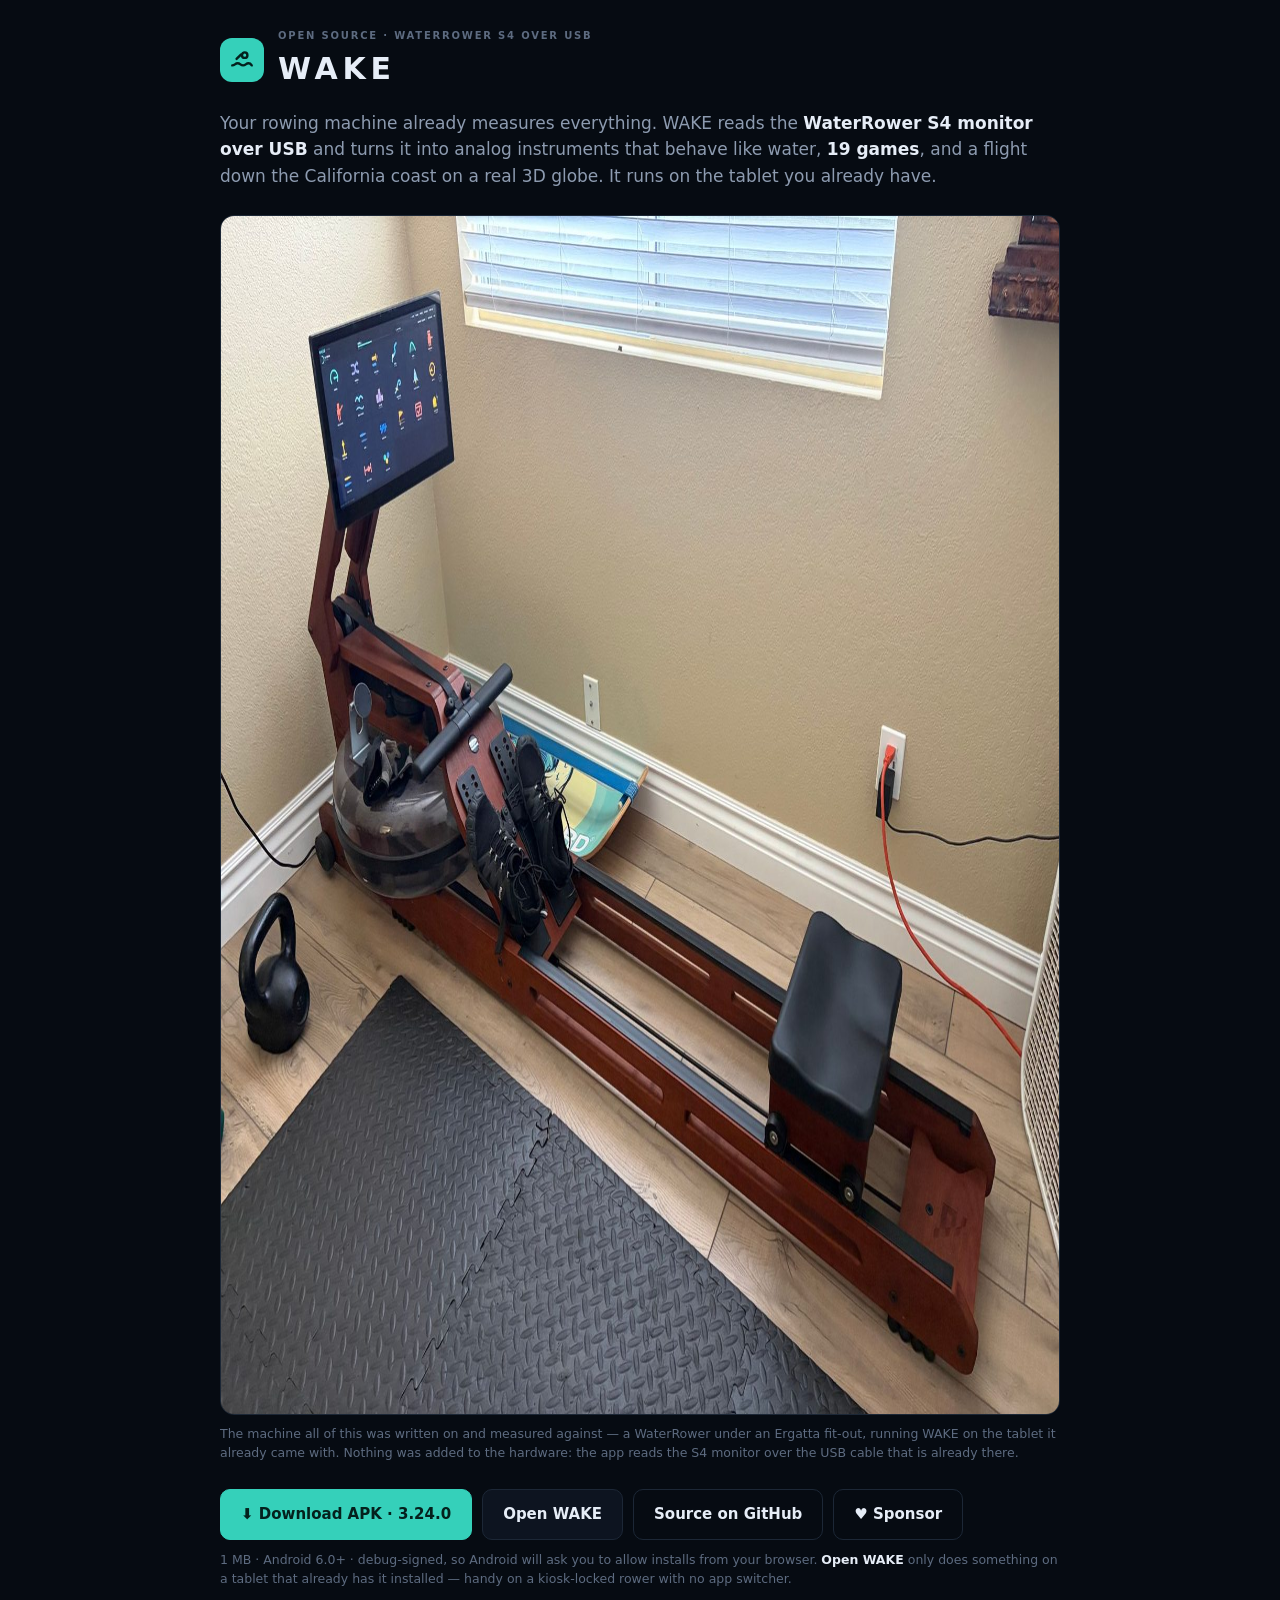
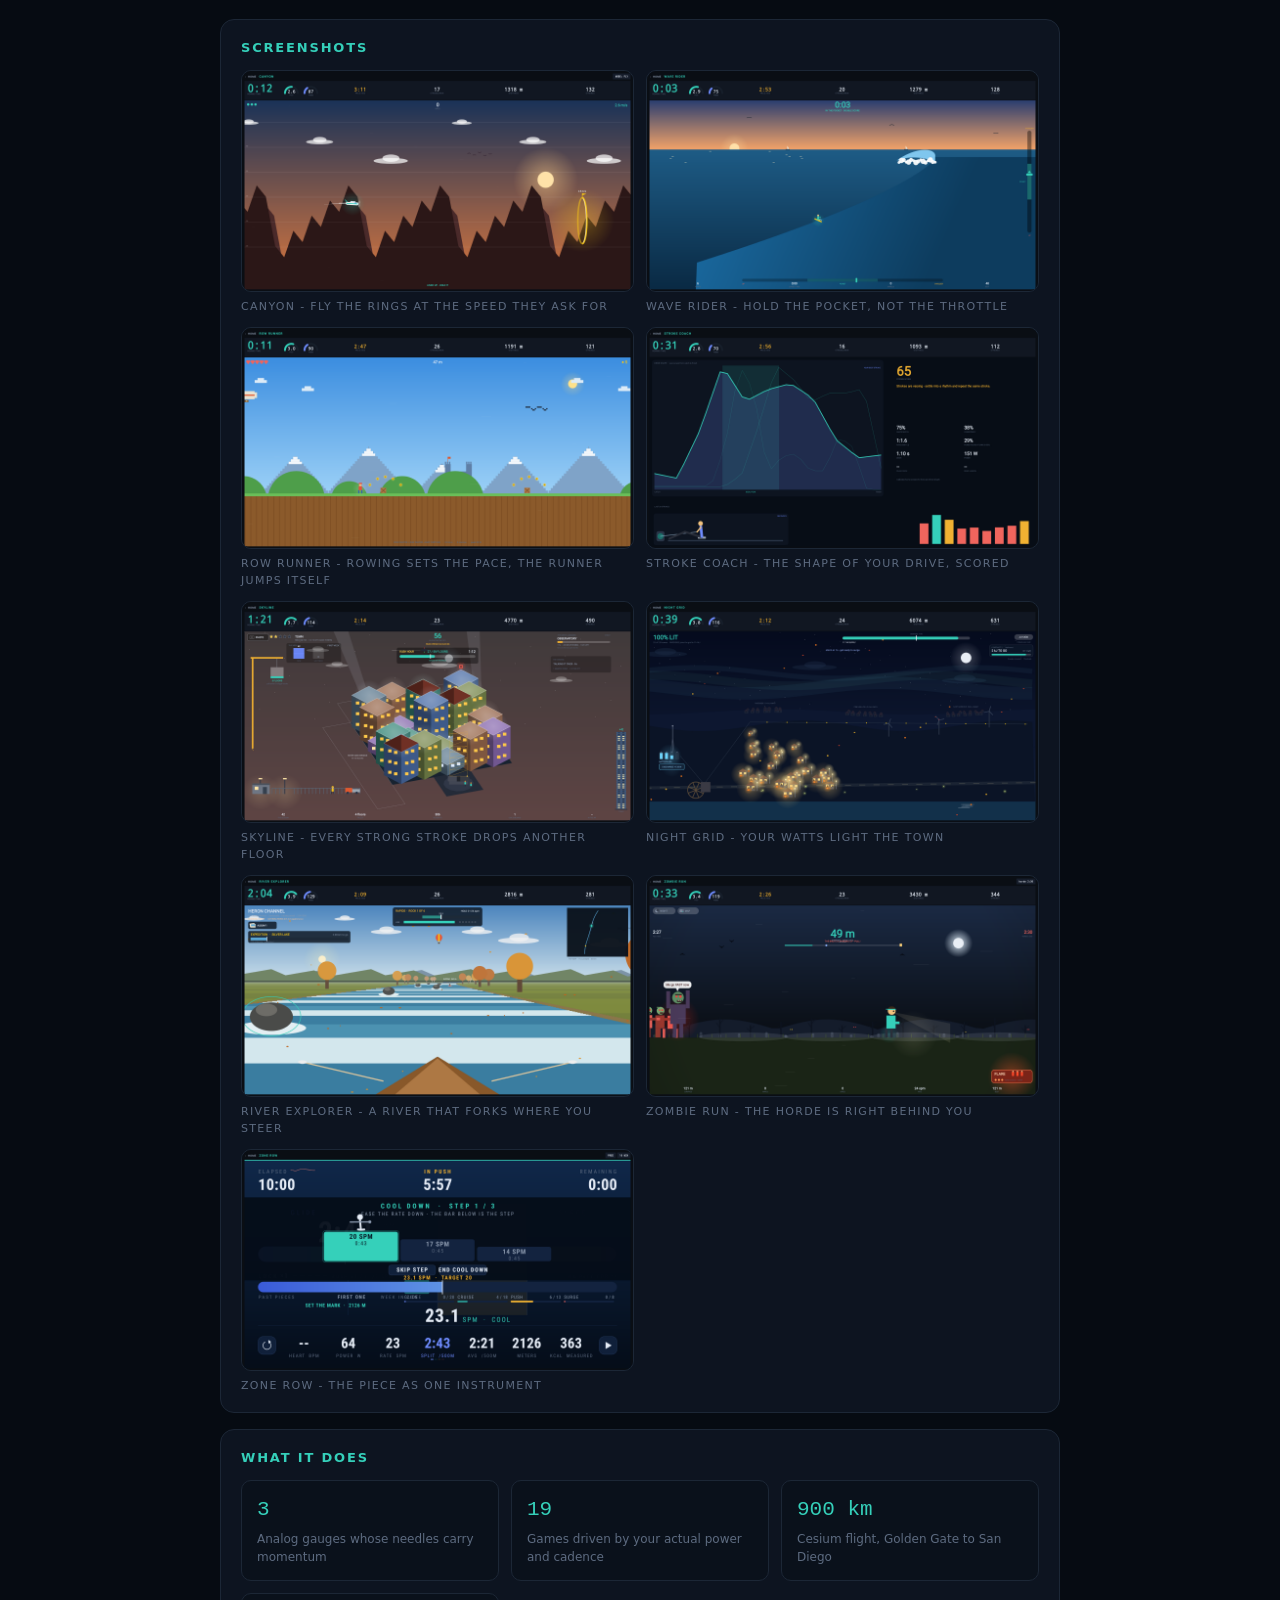
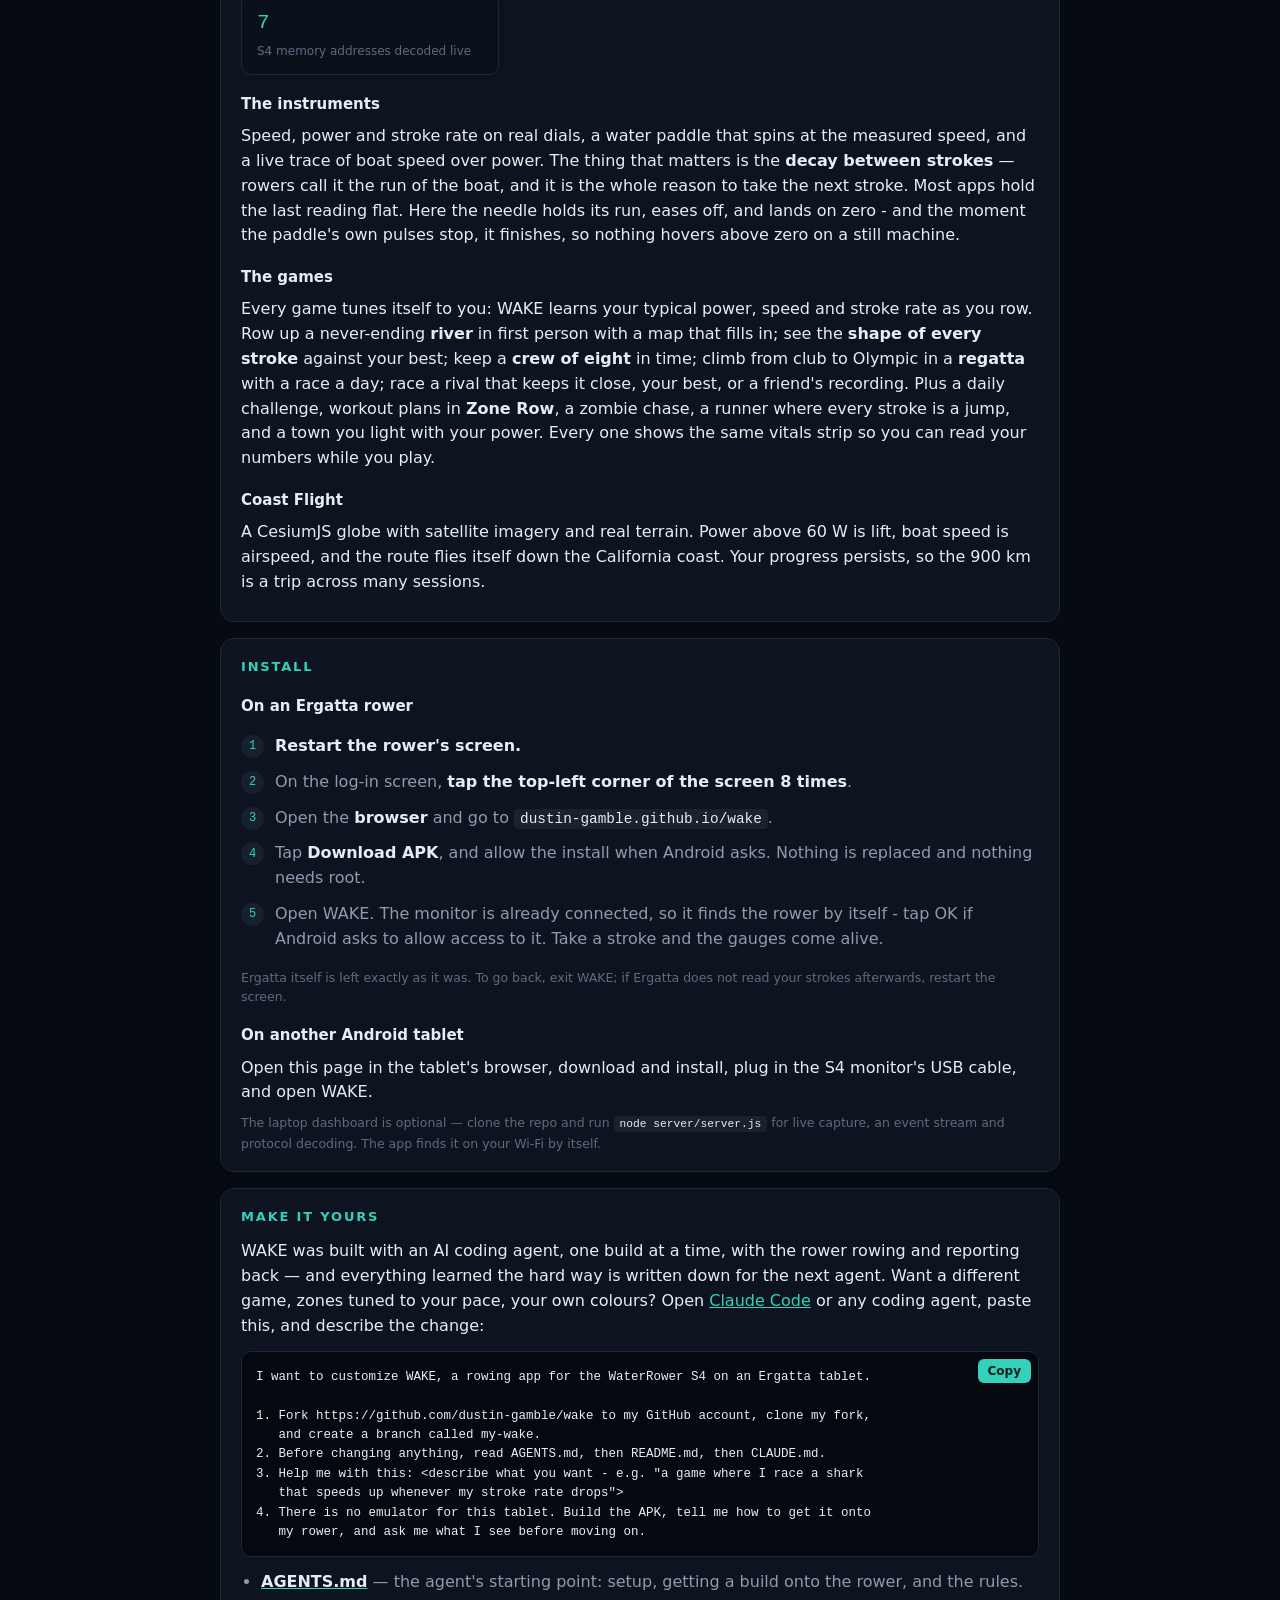
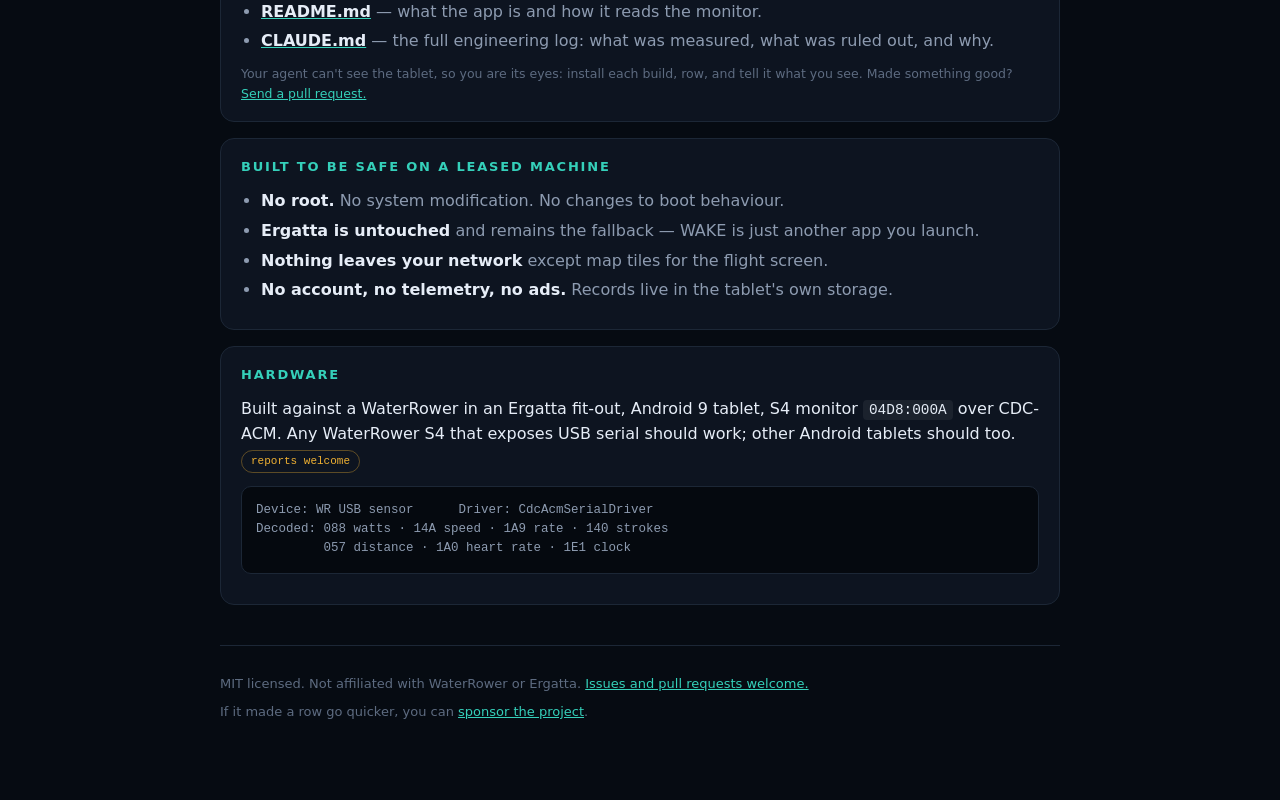
==== commit 650c6125: "docs: the machine itself at the top of the page The rower's own photo of the WaterRower with the Erg" ====
--- a/docs/index.html
+++ b/docs/index.html
@@ -73,6 +73,9 @@
       .prompt pre { white-space: pre-wrap; color: var(--ink); padding-top: 16px; }
       .copy { position: absolute; top: 8px; right: 8px; font: 600 12px var(--sans); color: #04211D;
         background: var(--accent); border: 0; border-radius: 6px; padding: 5px 10px; cursor: pointer; }
+      .hero { margin: 0 0 26px; }
+      .hero img { width: 100%; display: block; border-radius: 14px; border: 1px solid var(--line); }
+      .hero figcaption { font-size: 12.5px; color: var(--faint); margin-top: 9px; }
       .tag { display: inline-block; font-size: 11px; font-family: var(--mono); color: var(--warn);
         border: 1px solid rgba(240,177,50,0.35); border-radius: 999px; padding: 2px 9px; }
     </style>
@@ -98,6 +101,15 @@
         <strong>WaterRower S4 monitor over USB</strong> and turns it into analog instruments that
         behave like water, <strong>19 games</strong>, and a flight down the California coast on a
         real 3D globe. It runs on the tablet you already have.</p>
+
+      <figure class="hero">
+        <img src="photos/rower.jpg" width="1600" height="1200"
+             alt="A WaterRower in an Ergatta fit-out, its tablet showing WAKE's home screen of game cards">
+        <figcaption>The machine all of this was written on and measured against — a WaterRower
+          under an Ergatta fit-out, running WAKE on the tablet it already came with. Nothing was
+          added to the hardware: the app reads the S4 monitor over the USB cable that is already
+          there.</figcaption>
+      </figure>
 
       <div class="actions">
         <a class="btn primary" href="downloads/wake-latest-debug.apk" download>⬇ Download APK · 3.24.0</a>
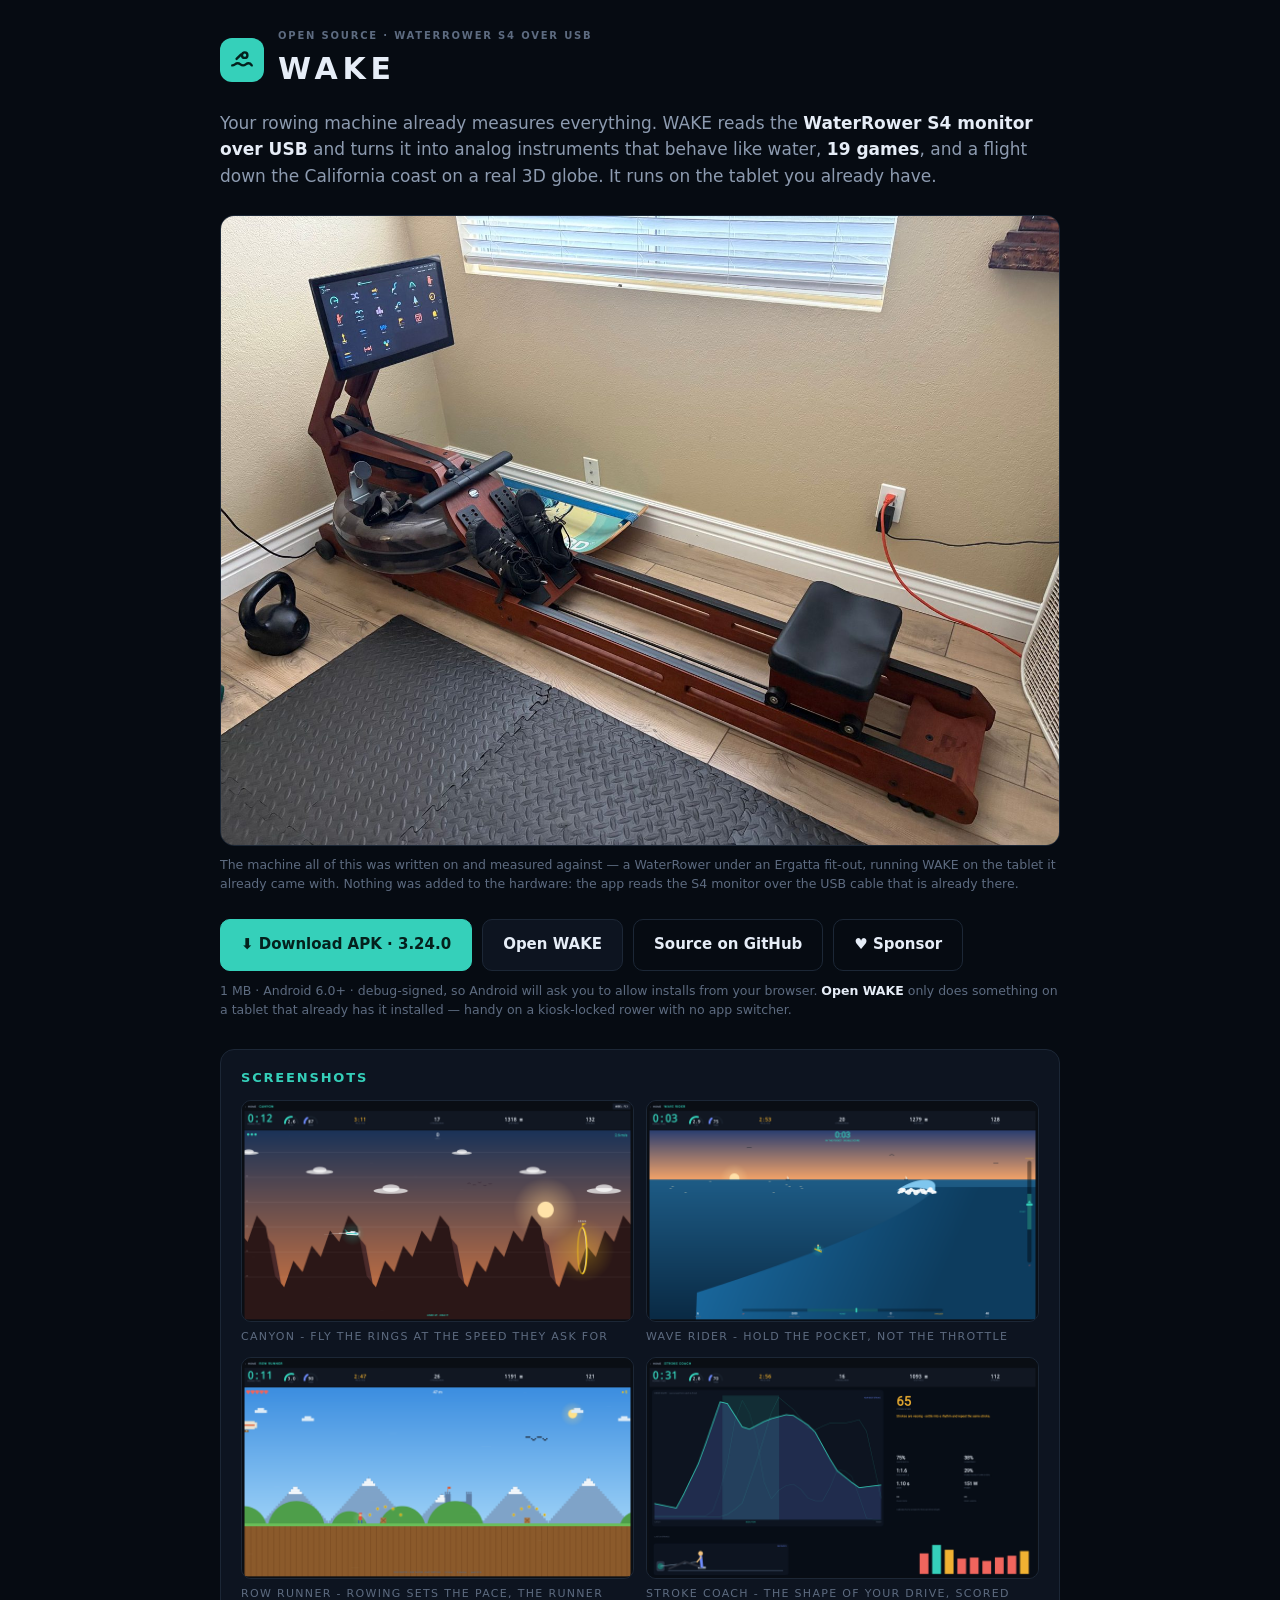
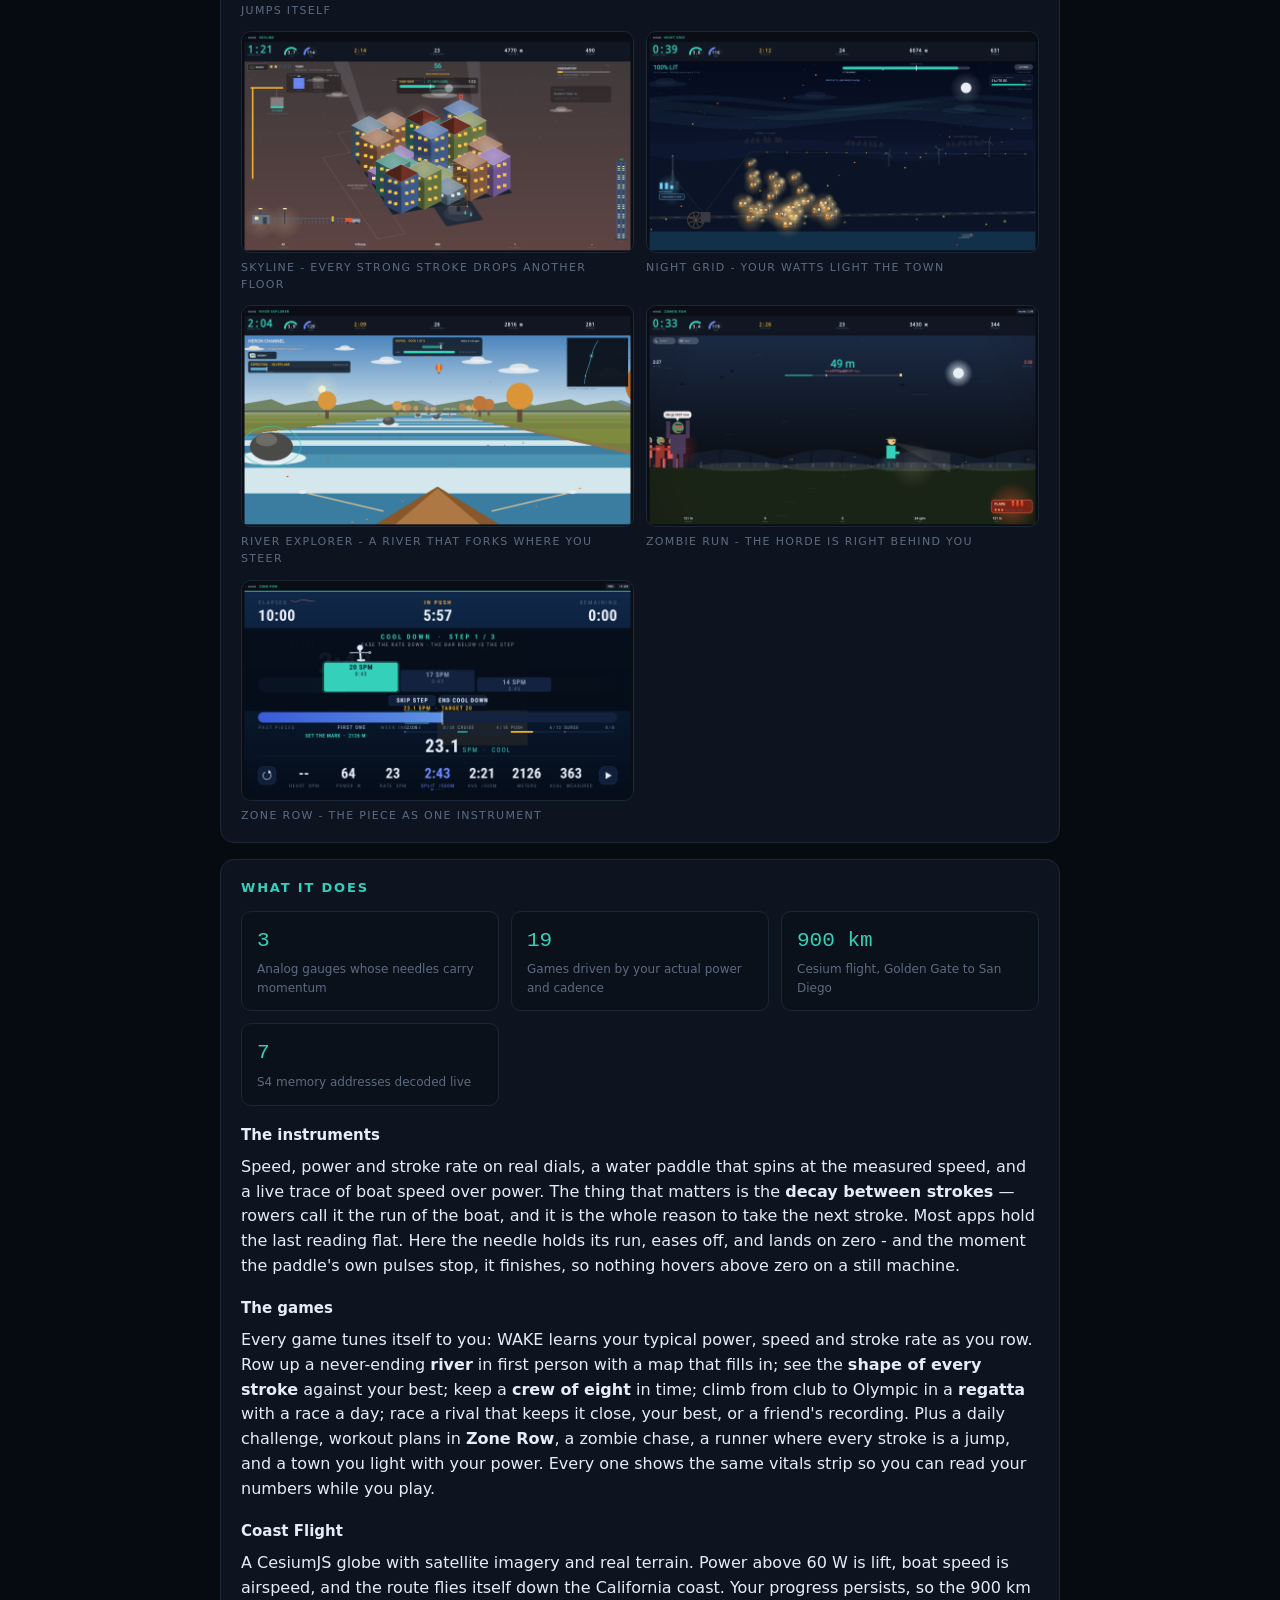
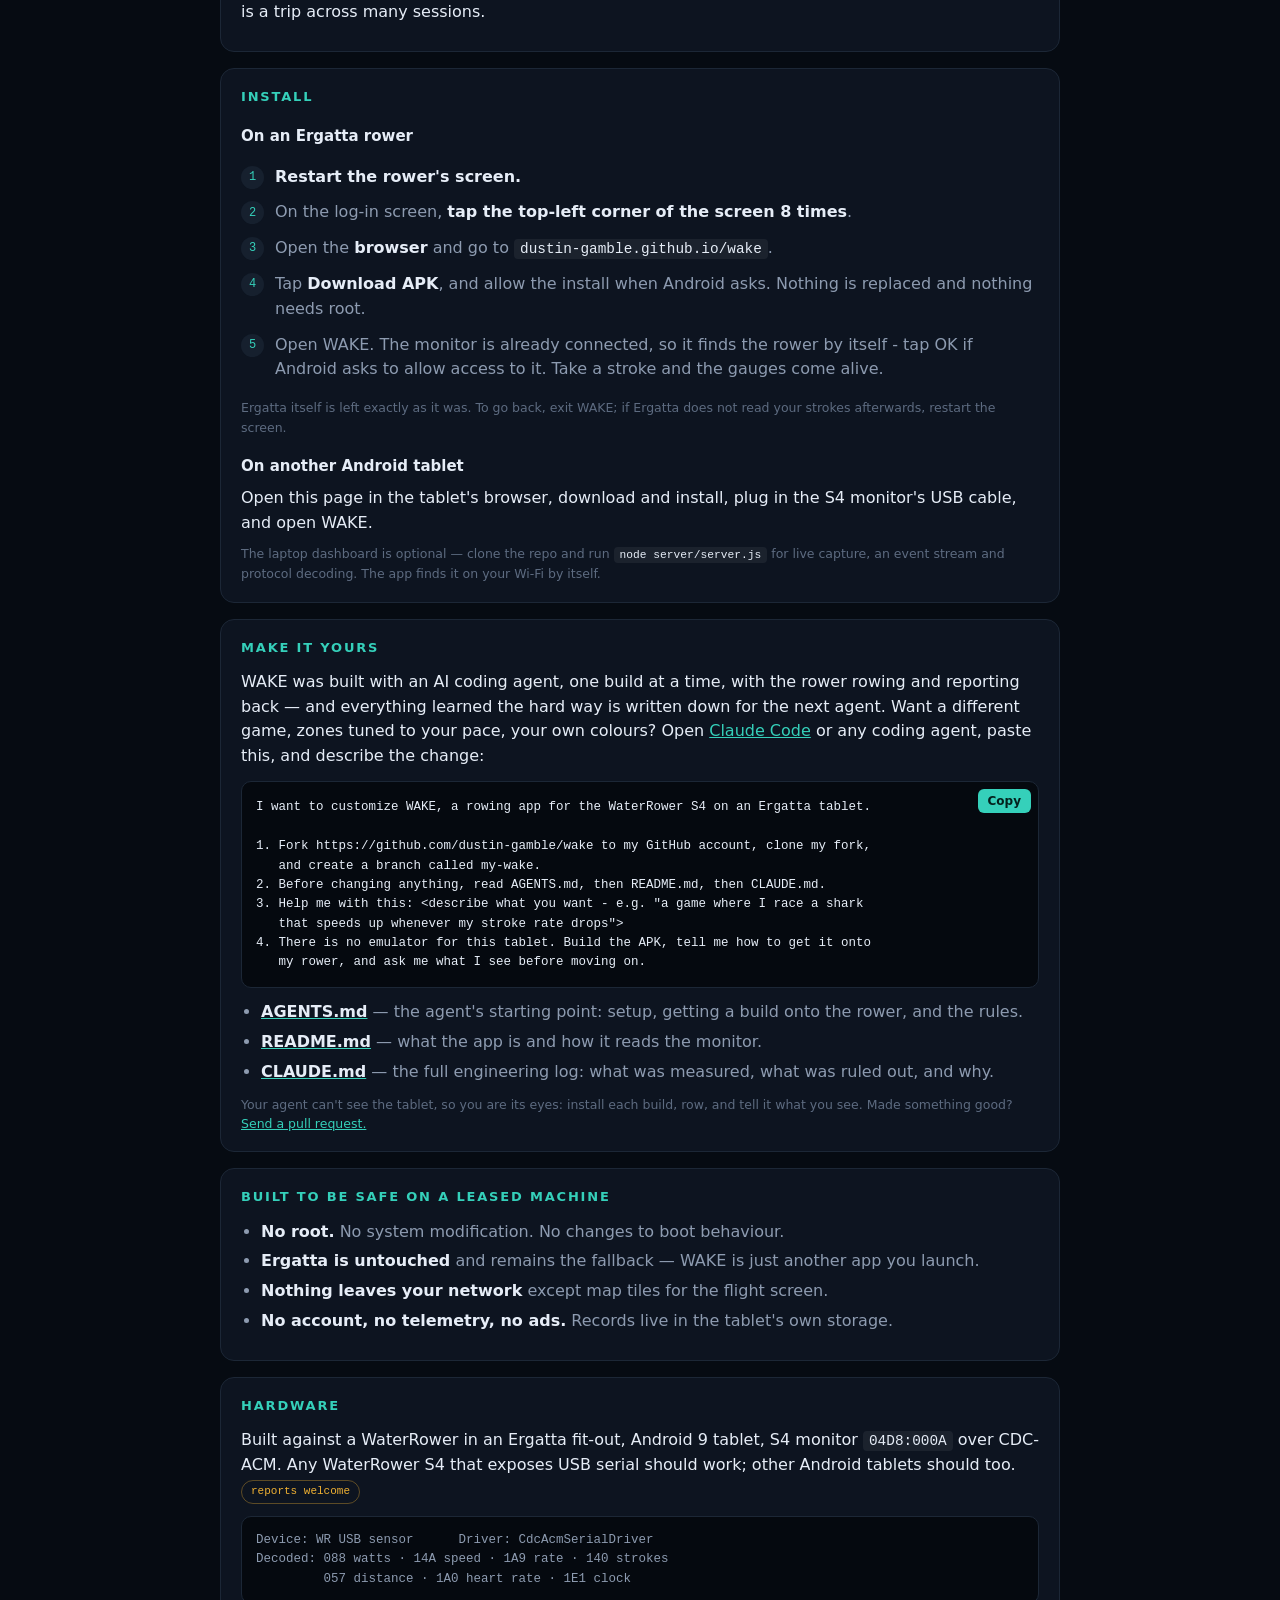
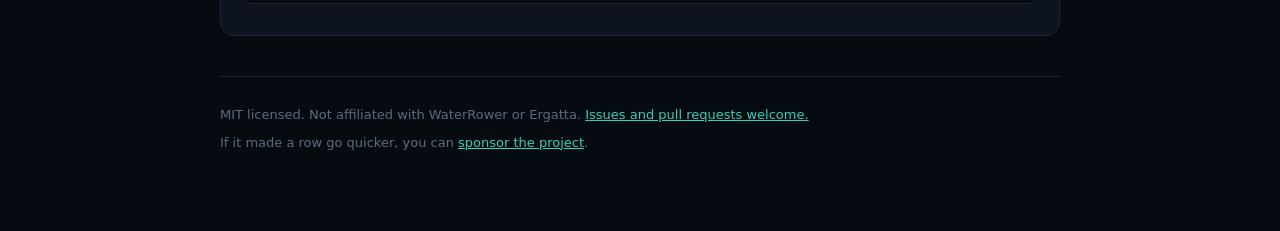
==== commit 0b4968cd: "docs: stop the photo being stretched The img carries width="1600" height="1200" so the browser reser" ====
--- a/docs/index.html
+++ b/docs/index.html
@@ -67,14 +67,14 @@
         color: var(--faint); font-size: 13px; }
       .shots { display: grid; grid-template-columns: repeat(auto-fit, minmax(260px, 1fr)); gap: 12px; }
       .shots figure { margin: 0; }
-      .shots img { width: 100%; display: block; border-radius: 10px; border: 1px solid var(--line); }
+      .shots img { width: 100%; height: auto; display: block; border-radius: 10px; border: 1px solid var(--line); }
       .shots figcaption { font-size: 11px; letter-spacing: 0.12em; text-transform: uppercase; color: var(--faint); margin-top: 6px; }
       .prompt { position: relative; }
       .prompt pre { white-space: pre-wrap; color: var(--ink); padding-top: 16px; }
       .copy { position: absolute; top: 8px; right: 8px; font: 600 12px var(--sans); color: #04211D;
         background: var(--accent); border: 0; border-radius: 6px; padding: 5px 10px; cursor: pointer; }
       .hero { margin: 0 0 26px; }
-      .hero img { width: 100%; display: block; border-radius: 14px; border: 1px solid var(--line); }
+      .hero img { width: 100%; height: auto; display: block; border-radius: 14px; border: 1px solid var(--line); }
       .hero figcaption { font-size: 12.5px; color: var(--faint); margin-top: 9px; }
       .tag { display: inline-block; font-size: 11px; font-family: var(--mono); color: var(--warn);
         border: 1px solid rgba(240,177,50,0.35); border-radius: 999px; padding: 2px 9px; }
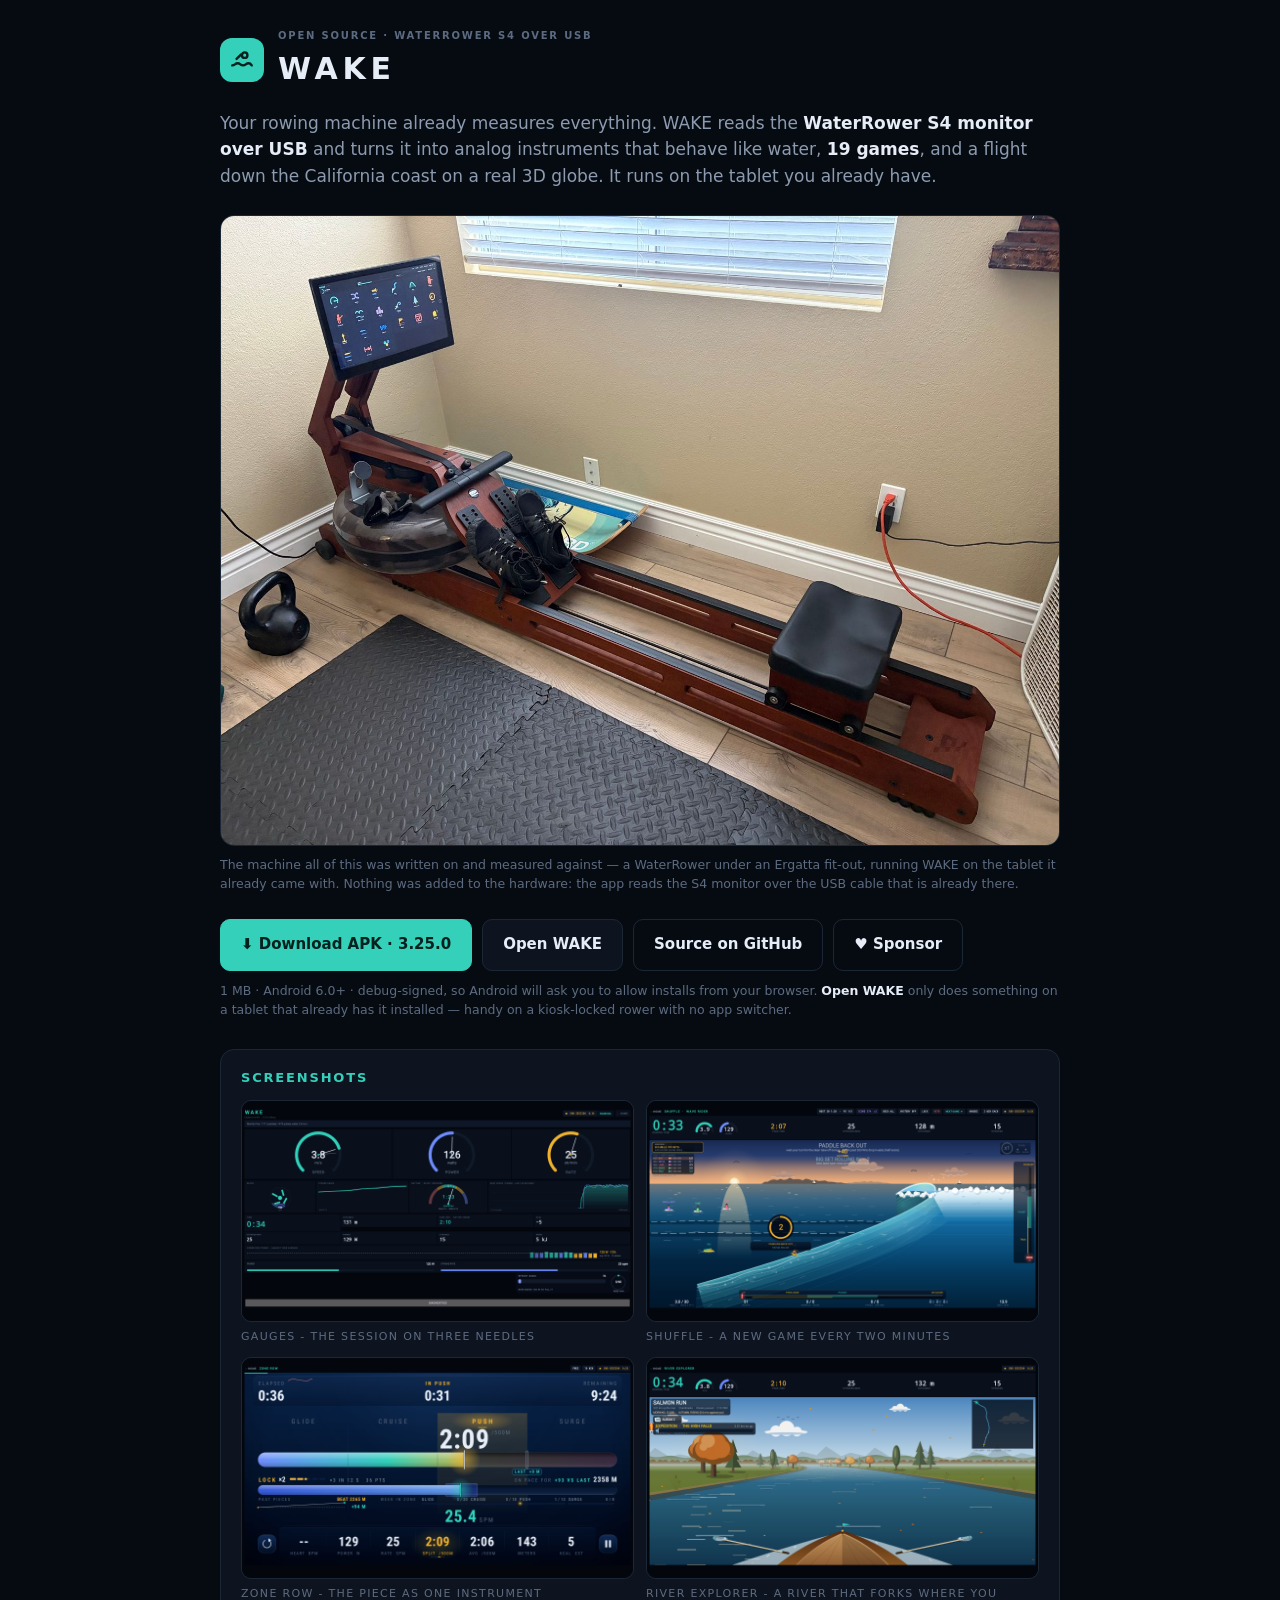
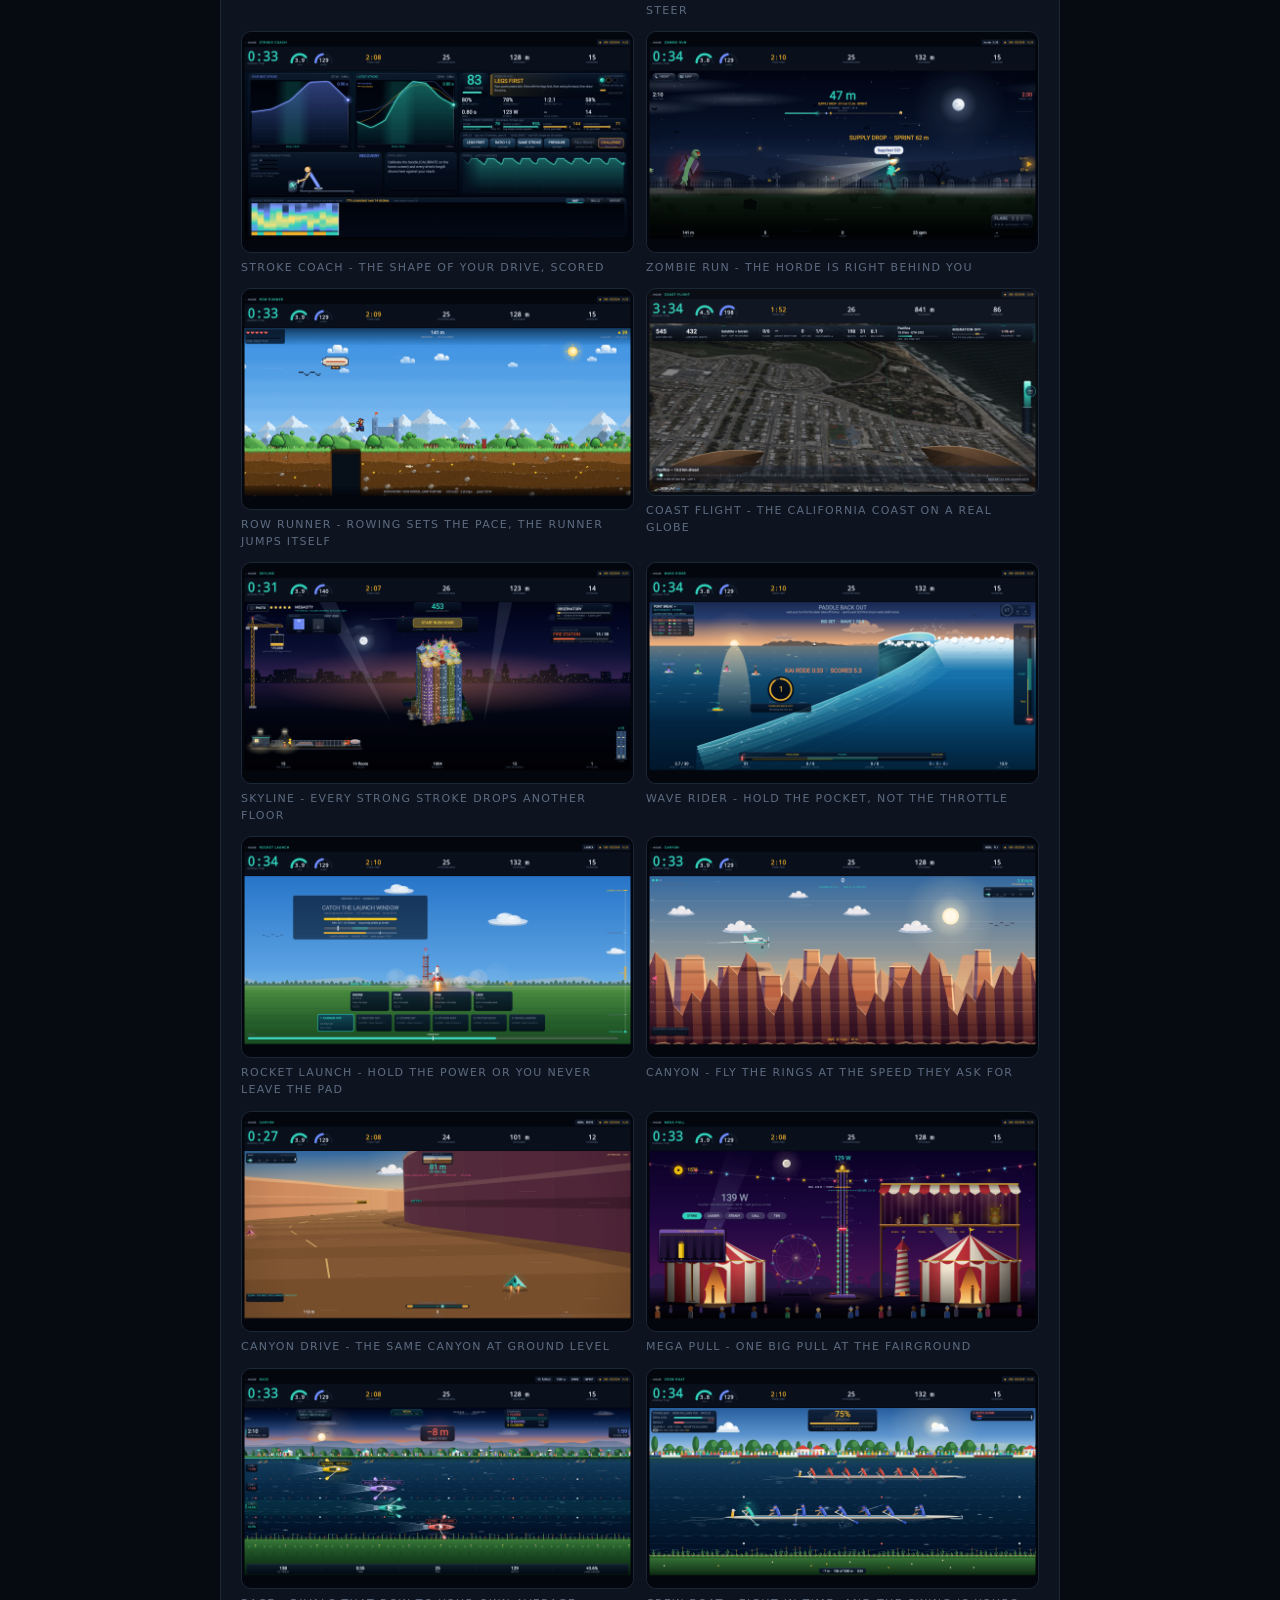
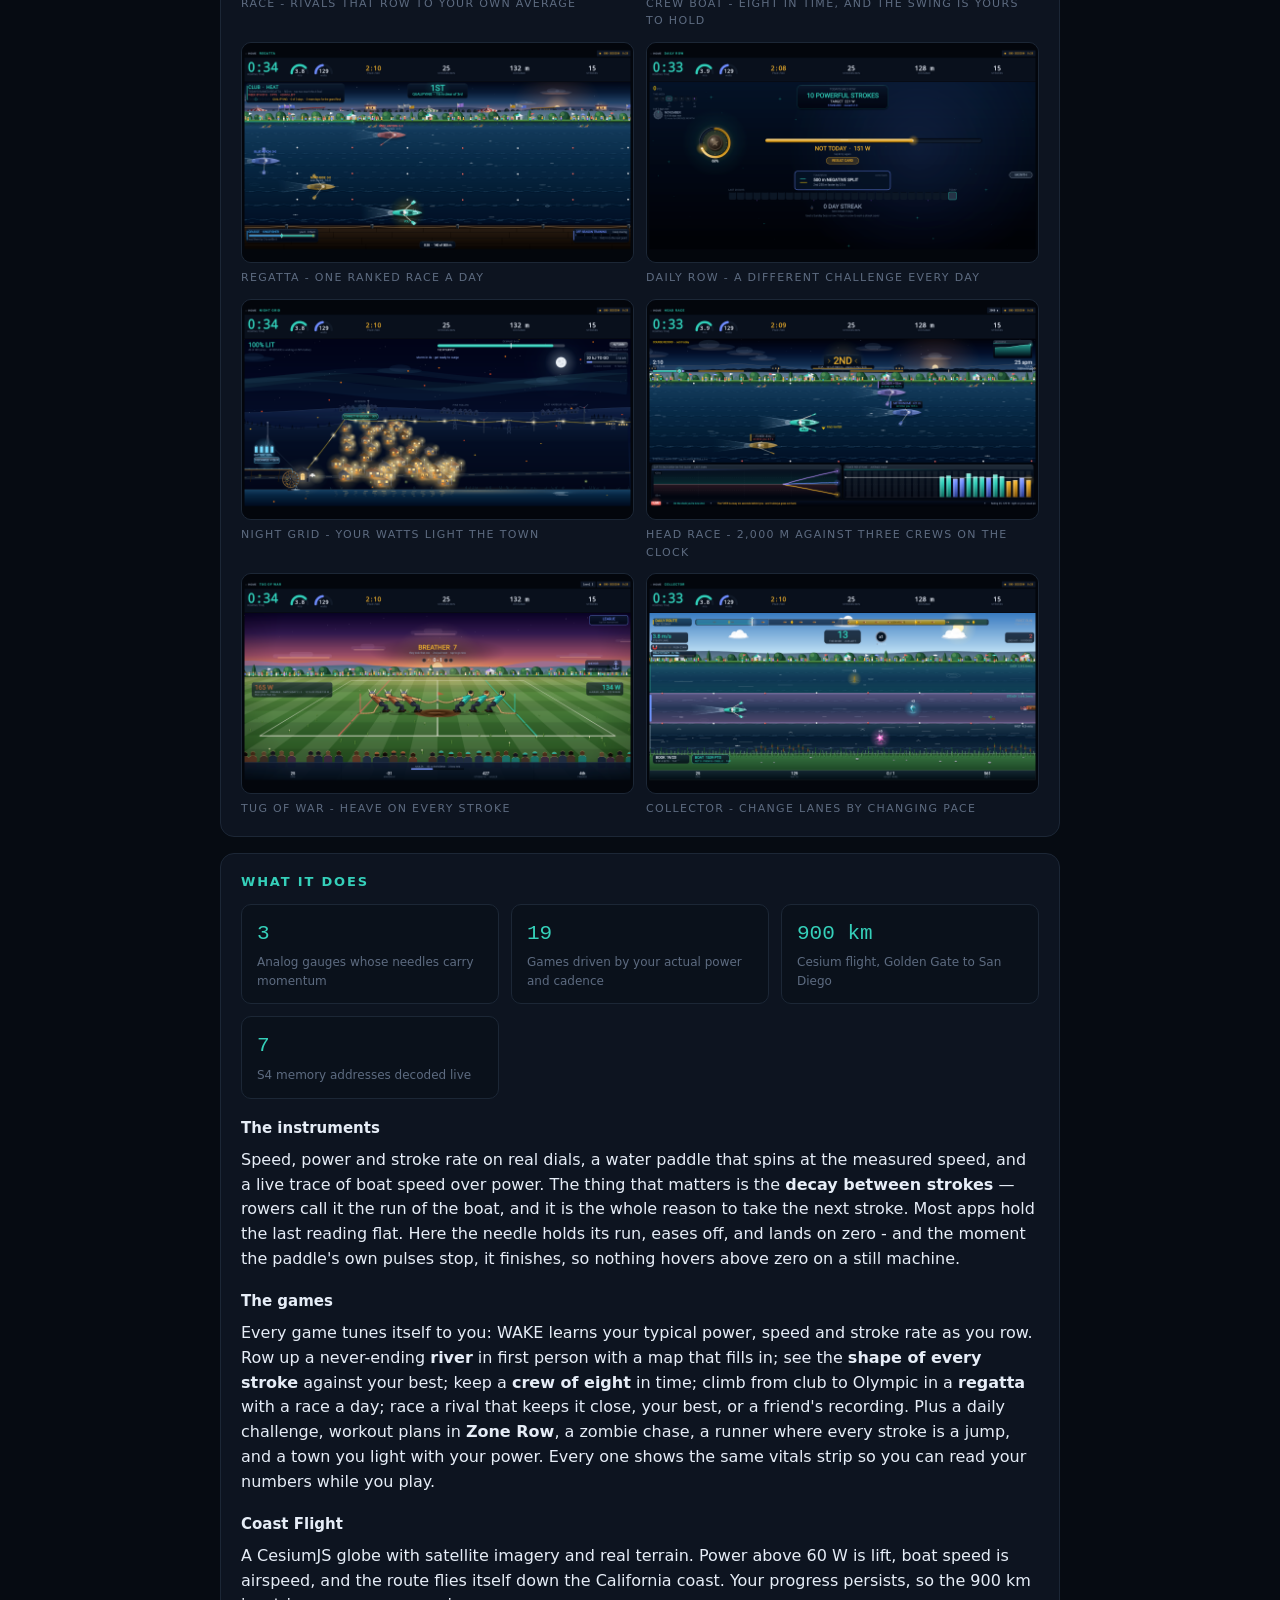
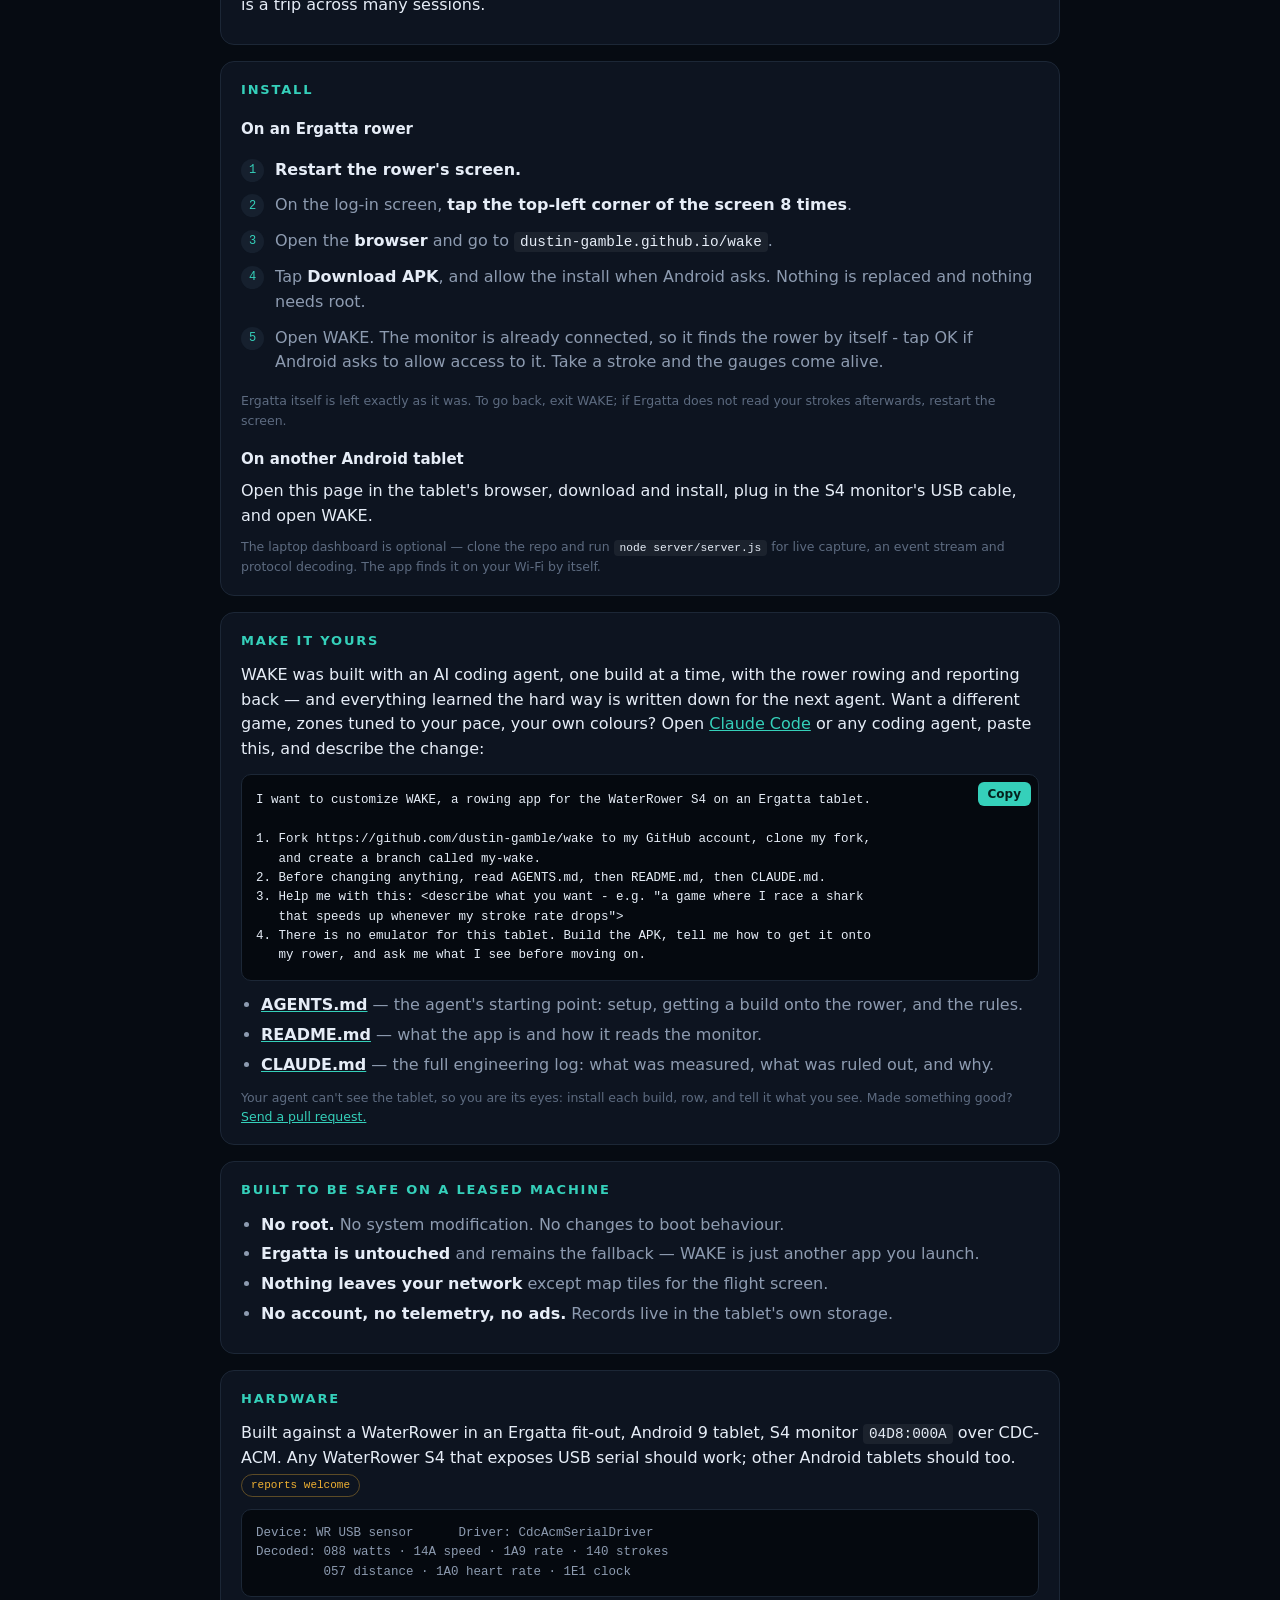
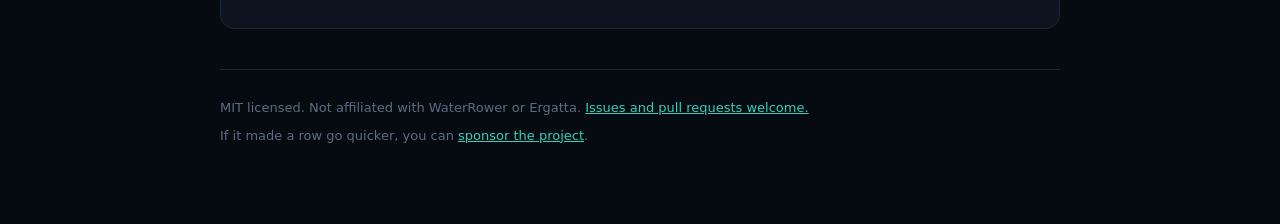
==== commit 53f7236a: "3.25.0: a graphics pass on every game, and sessions you start and end Two asks from the rower: "give" ====
--- a/docs/index.html
+++ b/docs/index.html
@@ -112,7 +112,7 @@
       </figure>
 
       <div class="actions">
-        <a class="btn primary" href="downloads/wake-latest-debug.apk" download>⬇ Download APK · 3.24.0</a>
+        <a class="btn primary" href="downloads/wake-latest-debug.apk" download>⬇ Download APK · 3.25.0</a>
         <a class="btn" id="openApp" href="ergattarowdiag://connect">Open WAKE</a>
         <a class="btn ghost" href="https://github.com/dustin-gamble/wake">Source on GitHub</a>
         <a class="btn ghost" href="https://github.com/sponsors/dustin-gamble">♥ Sponsor</a>
@@ -125,15 +125,28 @@
       <div class="panel">
         <h2>Screenshots</h2>
         <div class="shots">
+          <figure><a href="screenshots/gauges-the-session-on-three-needles.png"><img src="screenshots/gauges-the-session-on-three-needles.png" alt="Gauges - the session on three needles" loading="lazy"></a><figcaption>Gauges - the session on three needles</figcaption></figure>
+          <figure><a href="screenshots/shuffle-a-new-game-every-two-minutes.png"><img src="screenshots/shuffle-a-new-game-every-two-minutes.png" alt="Shuffle - a new game every two minutes" loading="lazy"></a><figcaption>Shuffle - a new game every two minutes</figcaption></figure>
+          <figure><a href="screenshots/zone-row-the-piece-as-one-instrument.png"><img src="screenshots/zone-row-the-piece-as-one-instrument.png" alt="Zone Row - the piece as one instrument" loading="lazy"></a><figcaption>Zone Row - the piece as one instrument</figcaption></figure>
+          <figure><a href="screenshots/river-explorer-a-river-that-forks-where-you-steer.png"><img src="screenshots/river-explorer-a-river-that-forks-where-you-steer.png" alt="River Explorer - a river that forks where you steer" loading="lazy"></a><figcaption>River Explorer - a river that forks where you steer</figcaption></figure>
+          <figure><a href="screenshots/stroke-coach-the-shape-of-your-drive-scored.png"><img src="screenshots/stroke-coach-the-shape-of-your-drive-scored.png" alt="Stroke Coach - the shape of your drive, scored" loading="lazy"></a><figcaption>Stroke Coach - the shape of your drive, scored</figcaption></figure>
+          <figure><a href="screenshots/zombie-run-the-horde-is-right-behind-you.png"><img src="screenshots/zombie-run-the-horde-is-right-behind-you.png" alt="Zombie Run - the horde is right behind you" loading="lazy"></a><figcaption>Zombie Run - the horde is right behind you</figcaption></figure>
+          <figure><a href="screenshots/row-runner-rowing-sets-the-pace-the-runner-jumps-itself.png"><img src="screenshots/row-runner-rowing-sets-the-pace-the-runner-jumps-itself.png" alt="Row Runner - rowing sets the pace, the runner jumps itself" loading="lazy"></a><figcaption>Row Runner - rowing sets the pace, the runner jumps itself</figcaption></figure>
+          <figure><a href="screenshots/coast-flight-the-california-coast-on-a-real-globe.png"><img src="screenshots/coast-flight-the-california-coast-on-a-real-globe.png" alt="Coast Flight - the California coast on a real globe" loading="lazy"></a><figcaption>Coast Flight - the California coast on a real globe</figcaption></figure>
+          <figure><a href="screenshots/skyline-every-strong-stroke-drops-another-floor.png"><img src="screenshots/skyline-every-strong-stroke-drops-another-floor.png" alt="Skyline - every strong stroke drops another floor" loading="lazy"></a><figcaption>Skyline - every strong stroke drops another floor</figcaption></figure>
+          <figure><a href="screenshots/wave-rider-hold-the-pocket-not-the-throttle.png"><img src="screenshots/wave-rider-hold-the-pocket-not-the-throttle.png" alt="Wave Rider - hold the pocket, not the throttle" loading="lazy"></a><figcaption>Wave Rider - hold the pocket, not the throttle</figcaption></figure>
+          <figure><a href="screenshots/rocket-launch-hold-the-power-or-you-never-leave-the-pad.png"><img src="screenshots/rocket-launch-hold-the-power-or-you-never-leave-the-pad.png" alt="Rocket Launch - hold the power or you never leave the pad" loading="lazy"></a><figcaption>Rocket Launch - hold the power or you never leave the pad</figcaption></figure>
           <figure><a href="screenshots/canyon-fly-the-rings-at-the-speed-they-ask-for.png"><img src="screenshots/canyon-fly-the-rings-at-the-speed-they-ask-for.png" alt="Canyon - fly the rings at the speed they ask for" loading="lazy"></a><figcaption>Canyon - fly the rings at the speed they ask for</figcaption></figure>
-          <figure><a href="screenshots/wave-rider-hold-the-pocket-not-the-throttle.png"><img src="screenshots/wave-rider-hold-the-pocket-not-the-throttle.png" alt="Wave Rider - hold the pocket, not the throttle" loading="lazy"></a><figcaption>Wave Rider - hold the pocket, not the throttle</figcaption></figure>
-          <figure><a href="screenshots/row-runner-rowing-sets-the-pace-the-runner-jumps-itself.png"><img src="screenshots/row-runner-rowing-sets-the-pace-the-runner-jumps-itself.png" alt="Row Runner - rowing sets the pace, the runner jumps itself" loading="lazy"></a><figcaption>Row Runner - rowing sets the pace, the runner jumps itself</figcaption></figure>
-          <figure><a href="screenshots/stroke-coach-the-shape-of-your-drive-scored.png"><img src="screenshots/stroke-coach-the-shape-of-your-drive-scored.png" alt="Stroke Coach - the shape of your drive, scored" loading="lazy"></a><figcaption>Stroke Coach - the shape of your drive, scored</figcaption></figure>
-          <figure><a href="screenshots/skyline-every-strong-stroke-drops-another-floor.png"><img src="screenshots/skyline-every-strong-stroke-drops-another-floor.png" alt="Skyline - every strong stroke drops another floor" loading="lazy"></a><figcaption>Skyline - every strong stroke drops another floor</figcaption></figure>
+          <figure><a href="screenshots/canyon-drive-the-same-canyon-at-ground-level.png"><img src="screenshots/canyon-drive-the-same-canyon-at-ground-level.png" alt="Canyon Drive - the same canyon at ground level" loading="lazy"></a><figcaption>Canyon Drive - the same canyon at ground level</figcaption></figure>
+          <figure><a href="screenshots/mega-pull-one-big-pull-at-the-fairground.png"><img src="screenshots/mega-pull-one-big-pull-at-the-fairground.png" alt="Mega Pull - one big pull at the fairground" loading="lazy"></a><figcaption>Mega Pull - one big pull at the fairground</figcaption></figure>
+          <figure><a href="screenshots/race-rivals-that-row-to-your-own-average.png"><img src="screenshots/race-rivals-that-row-to-your-own-average.png" alt="Race - rivals that row to your own average" loading="lazy"></a><figcaption>Race - rivals that row to your own average</figcaption></figure>
+          <figure><a href="screenshots/crew-boat-eight-in-time-and-the-swing-is-yours-to-hold.png"><img src="screenshots/crew-boat-eight-in-time-and-the-swing-is-yours-to-hold.png" alt="Crew Boat - eight in time, and the swing is yours to hold" loading="lazy"></a><figcaption>Crew Boat - eight in time, and the swing is yours to hold</figcaption></figure>
+          <figure><a href="screenshots/regatta-one-ranked-race-a-day.png"><img src="screenshots/regatta-one-ranked-race-a-day.png" alt="Regatta - one ranked race a day" loading="lazy"></a><figcaption>Regatta - one ranked race a day</figcaption></figure>
+          <figure><a href="screenshots/daily-row-a-different-challenge-every-day.png"><img src="screenshots/daily-row-a-different-challenge-every-day.png" alt="Daily Row - a different challenge every day" loading="lazy"></a><figcaption>Daily Row - a different challenge every day</figcaption></figure>
           <figure><a href="screenshots/night-grid-your-watts-light-the-town.png"><img src="screenshots/night-grid-your-watts-light-the-town.png" alt="Night Grid - your watts light the town" loading="lazy"></a><figcaption>Night Grid - your watts light the town</figcaption></figure>
-          <figure><a href="screenshots/river-explorer-a-river-that-forks-where-you-steer.png"><img src="screenshots/river-explorer-a-river-that-forks-where-you-steer.png" alt="River Explorer - a river that forks where you steer" loading="lazy"></a><figcaption>River Explorer - a river that forks where you steer</figcaption></figure>
-          <figure><a href="screenshots/zombie-run-the-horde-is-right-behind-you.png"><img src="screenshots/zombie-run-the-horde-is-right-behind-you.png" alt="Zombie Run - the horde is right behind you" loading="lazy"></a><figcaption>Zombie Run - the horde is right behind you</figcaption></figure>
-          <figure><a href="screenshots/zone-row-the-piece-as-one-instrument.png"><img src="screenshots/zone-row-the-piece-as-one-instrument.png" alt="Zone Row - the piece as one instrument" loading="lazy"></a><figcaption>Zone Row - the piece as one instrument</figcaption></figure>
+          <figure><a href="screenshots/head-race-2-000-m-against-three-crews-on-the-clock.png"><img src="screenshots/head-race-2-000-m-against-three-crews-on-the-clock.png" alt="Head Race - 2,000 m against three crews on the clock" loading="lazy"></a><figcaption>Head Race - 2,000 m against three crews on the clock</figcaption></figure>
+          <figure><a href="screenshots/tug-of-war-heave-on-every-stroke.png"><img src="screenshots/tug-of-war-heave-on-every-stroke.png" alt="Tug of War - heave on every stroke" loading="lazy"></a><figcaption>Tug of War - heave on every stroke</figcaption></figure>
+          <figure><a href="screenshots/collector-change-lanes-by-changing-pace.png"><img src="screenshots/collector-change-lanes-by-changing-pace.png" alt="Collector - change lanes by changing pace" loading="lazy"></a><figcaption>Collector - change lanes by changing pace</figcaption></figure>
         </div>
       </div>
       <!-- screenshots:end -->
